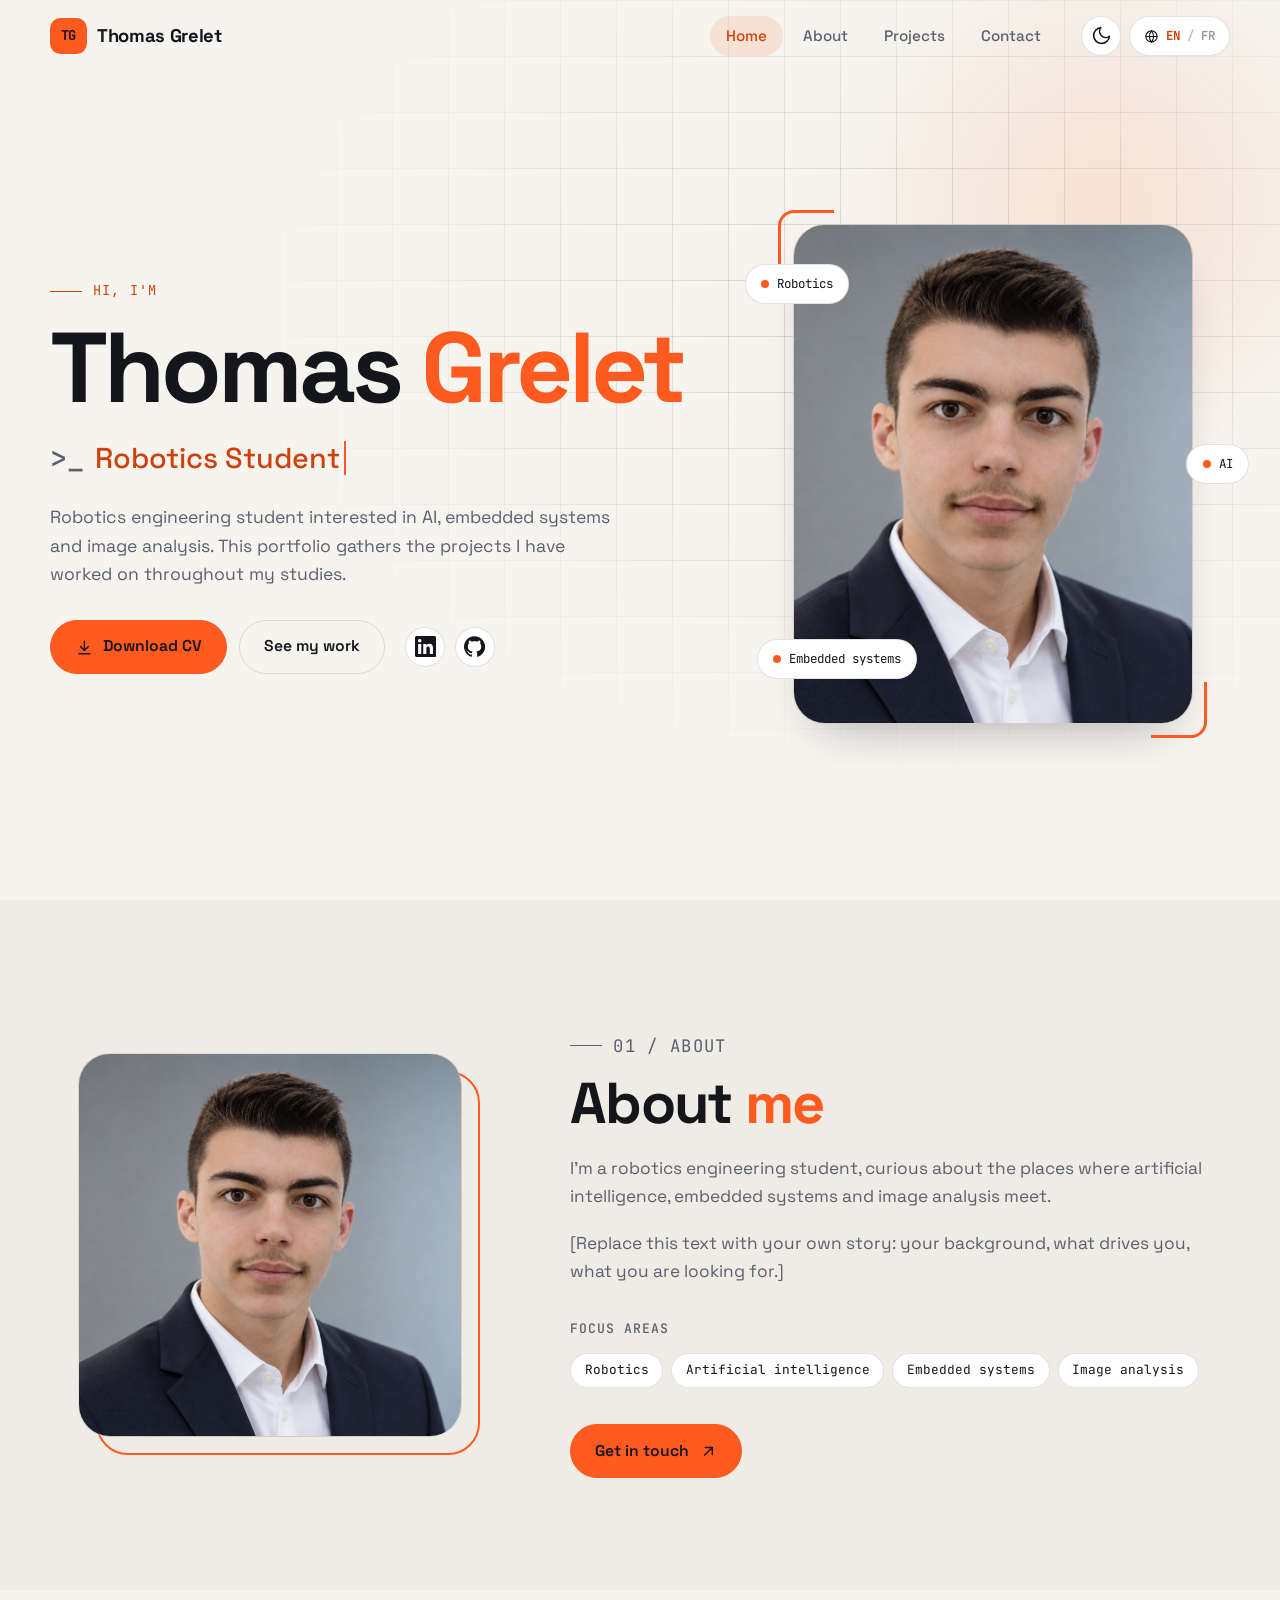
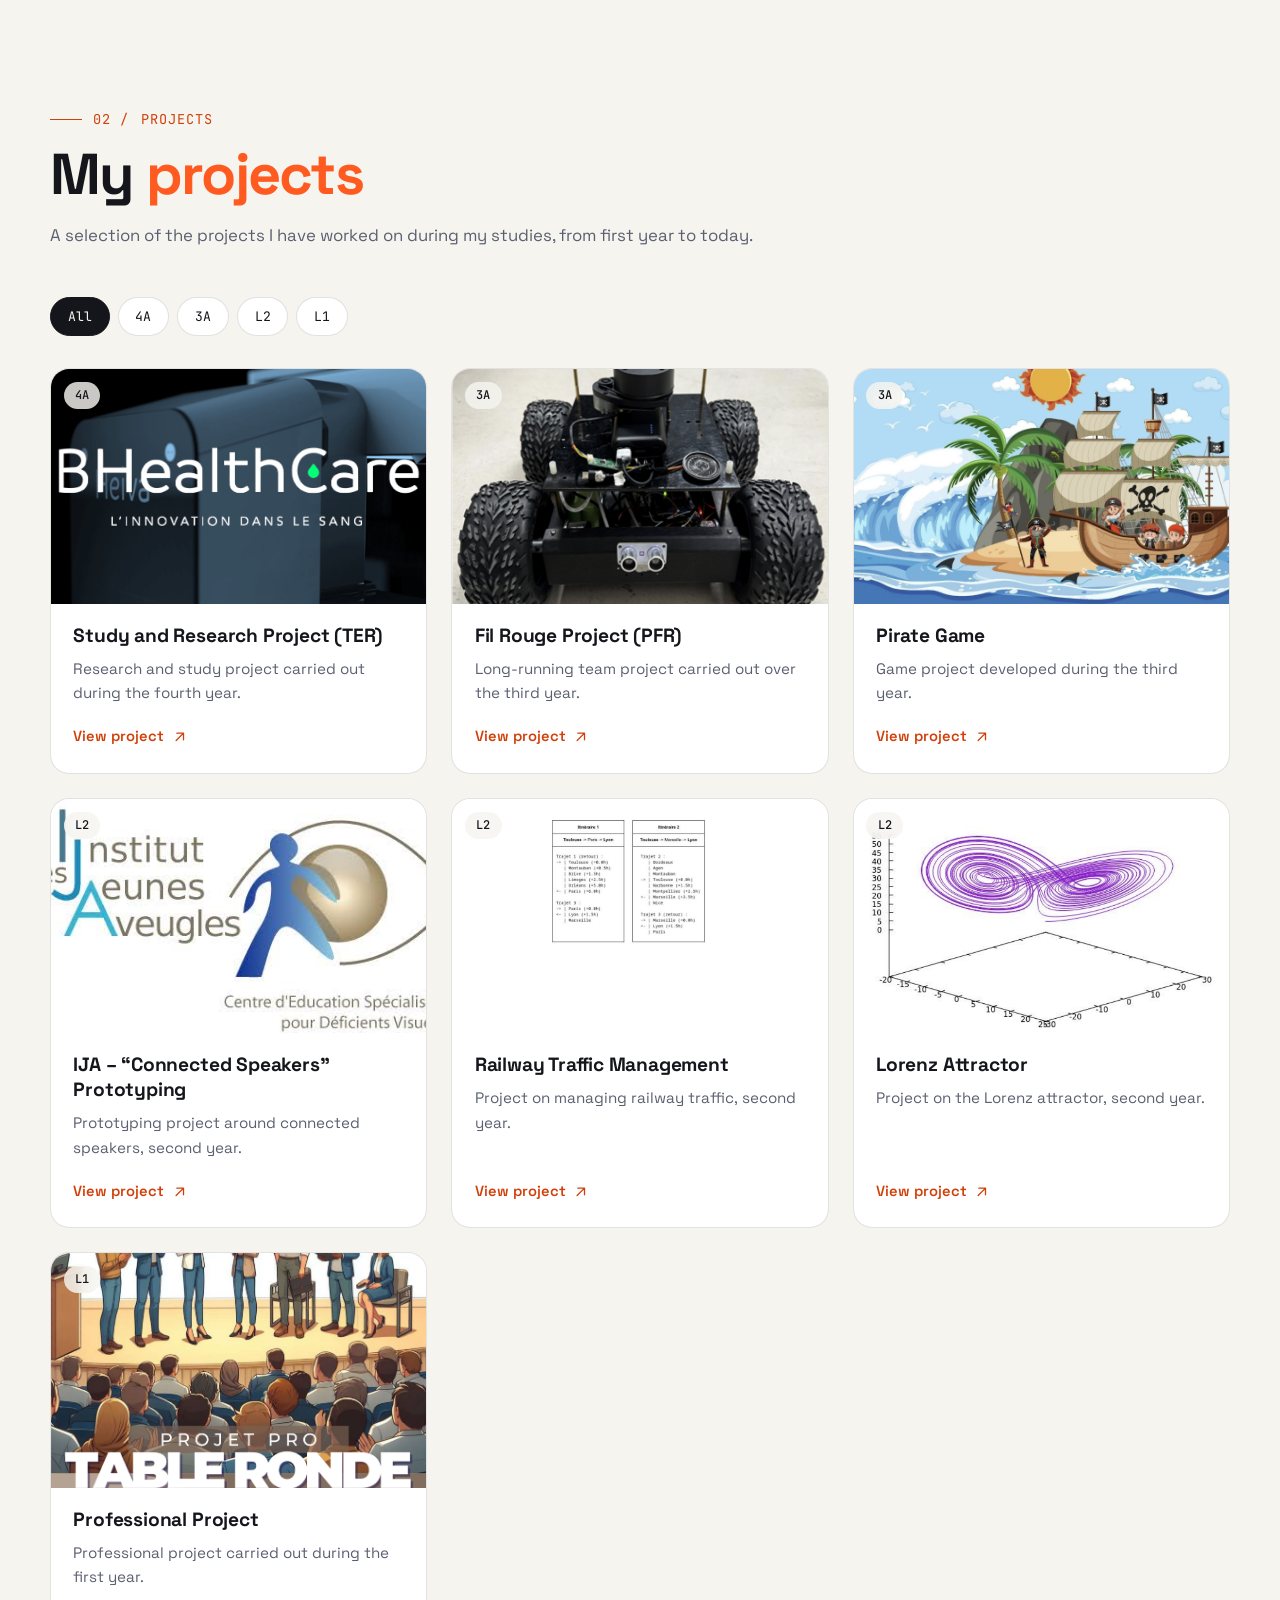
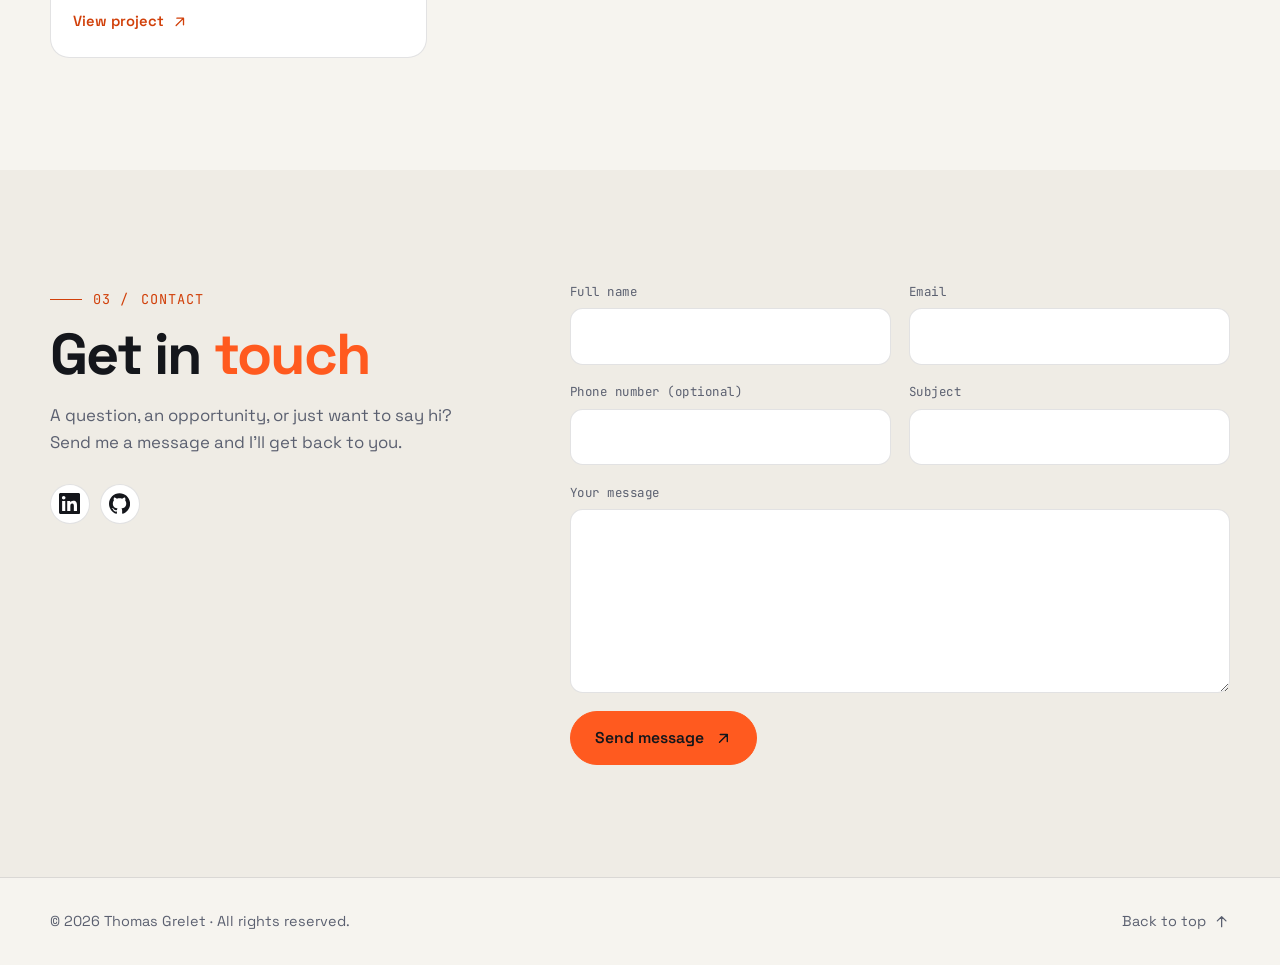
==== index.html @ d4ae2995 "Portfolio to fill" ====
<!DOCTYPE html>
<html lang="en">
<head>
    <meta charset="UTF-8">
    <meta name="viewport" content="width=device-width, initial-scale=1.0">
    <title>Thomas Grelet | Robotics Engineering Student</title>
    <meta name="description" content="Portfolio of Thomas Grelet, robotics engineering student: AI, embedded systems and image analysis." data-i18n-content="meta.description">
    <link rel="icon" href="data:image/svg+xml,%3Csvg xmlns='http://www.w3.org/2000/svg' viewBox='0 0 32 32'%3E%3Crect width='32' height='32' rx='8' fill='%23ff5a1f'/%3E%3Ctext x='16' y='21' font-family='monospace' font-size='14' font-weight='700' text-anchor='middle' fill='%2314161b'%3ETG%3C/text%3E%3C/svg%3E">

    <!-- Choix du thème et de la langue AVANT l'affichage (évite un flash au chargement) -->
    <script>
        (function () {
            var d = document.documentElement;
            d.classList.add("js");
            try {
                var theme = localStorage.getItem("theme");
                if (!theme) theme = matchMedia("(prefers-color-scheme: dark)").matches ? "dark" : "light";
                var lang = localStorage.getItem("lang");
                if (!lang) lang = (navigator.language || "en").toLowerCase().indexOf("fr") === 0 ? "fr" : "en";
                d.dataset.theme = theme;
                d.dataset.lang = lang;
                d.lang = lang;
            } catch (e) {
                d.dataset.theme = "light";
                d.dataset.lang = "en";
            }
        })();
    </script>

    <link rel="preconnect" href="https://fonts.googleapis.com">
    <link rel="preconnect" href="https://fonts.gstatic.com" crossorigin>
    <link href="https://fonts.googleapis.com/css2?family=JetBrains+Mono:wght@400;500;700&family=Space+Grotesk:wght@400;500;600;700&display=swap" rel="stylesheet">
    <link rel="stylesheet" href="style.css">
</head>
<body data-page="home">

    <!-- Sprite -->
    <svg width="0" height="0" style="position:absolute" aria-hidden="true" focusable="false">
        <symbol id="i-menu" viewBox="0 0 24 24"><path d="M4 7h16M4 12h16M4 17h16"/></symbol>
        <symbol id="i-close" viewBox="0 0 24 24"><path d="M6 6l12 12M18 6 6 18"/></symbol>
        <symbol id="i-sun" viewBox="0 0 24 24"><circle cx="12" cy="12" r="4"/><path d="M12 2v2M12 20v2M4.9 4.9l1.4 1.4M17.7 17.7l1.4 1.4M2 12h2M20 12h2M4.9 19.1l1.4-1.4M17.7 6.3l1.4-1.4"/></symbol>
        <symbol id="i-moon" viewBox="0 0 24 24"><path d="M21 12.8A9 9 0 1 1 11.2 3 7 7 0 0 0 21 12.8z"/></symbol>
        <symbol id="i-globe" viewBox="0 0 24 24"><circle cx="12" cy="12" r="9"/><path d="M3 12h18M12 3a14 14 0 0 1 0 18 14 14 0 0 1 0-18"/></symbol>
        <symbol id="i-arrow" viewBox="0 0 24 24"><path d="M7 17 17 7M8 7h9v9"/></symbol>
        <symbol id="i-arrow-left" viewBox="0 0 24 24"><path d="M19 12H5M11 6l-6 6 6 6"/></symbol>
        <symbol id="i-arrow-up" viewBox="0 0 24 24"><path d="M12 19V5M6 11l6-6 6 6"/></symbol>
        <symbol id="i-download" viewBox="0 0 24 24"><path d="M12 4v11M7 11l5 5 5-5M5 20h14"/></symbol>
        <symbol id="i-code" viewBox="0 0 24 24"><path d="m8 7-5 5 5 5M16 7l5 5-5 5M14 4l-4 16"/></symbol>
        <symbol id="i-file" viewBox="0 0 24 24"><path d="M14 3H7a2 2 0 0 0-2 2v14a2 2 0 0 0 2 2h10a2 2 0 0 0 2-2V8zM14 3v5h5M9 13h6M9 17h6"/></symbol>
        <symbol id="i-linkedin" viewBox="0 0 24 24"><path d="M20.447 20.452h-3.554v-5.569c0-1.328-.027-3.037-1.852-3.037-1.853 0-2.136 1.445-2.136 2.939v5.667H9.351V9h3.414v1.561h.046c.477-.9 1.637-1.85 3.37-1.85 3.601 0 4.267 2.37 4.267 5.455v6.286zM5.337 7.433a2.062 2.062 0 1 1 0-4.125 2.062 2.062 0 0 1 0 4.125zM7.119 20.452H3.555V9h3.564v11.452zM22.225 0H1.771C.792 0 0 .774 0 1.729v20.542C0 23.227.792 24 1.771 24h20.451C23.2 24 24 23.227 24 22.271V1.729C24 .774 23.2 0 22.222 0z"/></symbol>
        <symbol id="i-github" viewBox="0 0 24 24"><path d="M12 .297c-6.63 0-12 5.373-12 12 0 5.303 3.438 9.8 8.205 11.385.6.113.82-.258.82-.577 0-.285-.01-1.04-.015-2.04-3.338.724-4.042-1.61-4.042-1.61C4.422 18.07 3.633 17.7 3.633 17.7c-1.087-.744.084-.729.084-.729 1.205.084 1.838 1.236 1.838 1.236 1.07 1.835 2.809 1.305 3.495.998.108-.776.417-1.305.76-1.605-2.665-.3-5.466-1.332-5.466-5.93 0-1.31.465-2.38 1.235-3.22-.135-.303-.54-1.523.105-3.176 0 0 1.005-.322 3.3 1.23.96-.267 1.98-.399 3-.405 1.02.006 2.04.138 3 .405 2.28-1.552 3.285-1.23 3.285-1.23.645 1.653.24 2.873.12 3.176.765.84 1.23 1.91 1.23 3.22 0 4.61-2.805 5.625-5.475 5.92.42.36.81 1.096.81 2.22 0 1.606-.015 2.896-.015 3.286 0 .315.21.69.825.57C20.565 22.092 24 17.592 24 12.297c0-6.627-5.373-12-12-12"/></symbol>
    </svg>
    <!-- /Sprite -->

    <!-- Header -->
    <header class="header" id="header">
        <div class="container header-inner">
            <a href="#home" class="logo" aria-label="Thomas Grelet">
                <span class="logo-mark">TG</span>
                <span class="logo-text">Thomas Grelet</span>
            </a>

            <nav class="navbar" id="navbar">
                <a href="#home" data-section="home" class="active" data-i18n="nav.home">Home</a>
                <a href="#about" data-section="about" data-i18n="nav.about">About</a>
                <a href="#projects" data-section="projects" data-i18n="nav.projects">Projects</a>
                <a href="#contact" data-section="contact" data-i18n="nav.contact">Contact</a>
            </nav>

            <div class="header-actions">
                <button class="icon-btn" id="theme-btn" type="button" data-i18n-aria="aria.theme" aria-label="Switch between light and dark theme">
                    <svg class="icon i-sun" aria-hidden="true"><use href="#i-sun"/></svg>
                    <svg class="icon i-moon" aria-hidden="true"><use href="#i-moon"/></svg>
                </button>
                <button class="icon-btn menu-btn" id="menu-btn" type="button" aria-expanded="false" aria-controls="navbar" data-i18n-aria="aria.menu" aria-label="Open or close the menu">
                    <svg class="icon" aria-hidden="true"><use href="#i-menu"/></svg>
                </button>
                <!-- Sélecteur de langue : tout à droite du header -->
                <button class="lang-btn" id="lang-btn" type="button" data-i18n-aria="aria.lang" aria-label="Switch language to French">
                    <svg class="icon" aria-hidden="true"><use href="#i-globe"/></svg>
                    <span data-l="en">EN</span><span class="sep">/</span><span data-l="fr">FR</span>
                </button>
            </div>
        </div>
    </header>
    <!-- /Header -->

    <main>
        <!-- ============ HOME ============ -->
        <section class="hero bg-grid" id="home">
            <div class="container hero-grid">
                <div class="hero-content reveal">
                    <p class="eyebrow" data-i18n="hero.hi">Hi, I'm</p>
                    <h1>Thomas <span class="accent">Grelet</span></h1>

                    <p class="role">
                        <span class="prompt" aria-hidden="true">&gt;_</span>
                        <span class="typed" id="typed" aria-hidden="true"></span><span class="caret" aria-hidden="true"></span>
                        <span class="sr-only" data-i18n="hero.roles_sr"></span>
                    </p>

                    <!-- TODO : remplace la bio dans i18n.js (clé "hero.bio") -->
                    <p class="hero-bio" data-i18n="hero.bio"></p>

                    <div class="hero-actions">
                        <!-- Dépose ton CV dans assets/ sous ce nom (ou change le lien) -->
                        <a href="assets/CV_Thomas_Grelet.pdf" class="btn" download>
                            <svg class="icon" aria-hidden="true"><use href="#i-download"/></svg>
                            <span data-i18n="hero.cv">Download CV</span>
                        </a>
                        <a href="#projects" class="btn btn-ghost">
                            <span data-i18n="hero.work">See my work</span>
                        </a>
                        <div class="socials">
                            <!-- TODO : remplace les "#" par tes vrais liens -->
                            <a href="#" class="icon-btn" aria-label="LinkedIn"><svg class="icon icon-fill" aria-hidden="true"><use href="#i-linkedin"/></svg></a>
                            <a href="#" class="icon-btn" aria-label="GitHub"><svg class="icon icon-fill" aria-hidden="true"><use href="#i-github"/></svg></a>
                        </div>
                    </div>
                </div>

                <div class="portrait reveal">
                    <div class="portrait-frame">
                        <img src="assets/photo_pro_ai.png" alt="Portrait of Thomas Grelet" data-i18n-alt="aria.photo" data-fallback>
                    </div>
                    <span class="chip chip-1" data-i18n="chip.robotics">Robotics</span>
                    <span class="chip chip-2" data-i18n="chip.ai">AI</span>
                    <span class="chip chip-3" data-i18n="chip.embedded">Embedded systems</span>
                </div>
            </div>
        </section>

        <!-- ============ ABOUT ============ -->
        <section class="section section-alt" id="about">
            <div class="container about-grid">
                <div class="about-media reveal">
                    <div class="about-photo">
                        <img src="assets/photo_pro_ai.png" alt="Portrait of Thomas Grelet" data-i18n-alt="aria.photo" data-fallback loading="lazy">
                    </div>
                </div>

                <div class="about-text reveal">
                    <p class="eyebrow">01 / <span data-i18n="nav.about">About</span></p>
                    <h2 class="section-title"><span data-i18n="about.title">About</span> <span class="accent" data-i18n="about.accent">me</span></h2>

                    <!-- TODO : remplace ces deux paragraphes dans i18n.js (clés "about.p1" et "about.p2") -->
                    <p data-i18n="about.p1"></p>
                    <p data-i18n="about.p2"></p>

                    <div class="about-focus">
                        <h3 data-i18n="about.focus">Focus areas</h3>
                        <ul class="tags">
                            <li class="tag" data-i18n="tag.robotics">Robotics</li>
                            <li class="tag" data-i18n="tag.ai">Artificial intelligence</li>
                            <li class="tag" data-i18n="tag.embedded">Embedded systems</li>
                            <li class="tag" data-i18n="tag.vision">Image analysis</li>
                        </ul>
                    </div>

                    <a href="#contact" class="btn">
                        <span data-i18n="about.cta">Get in touch</span>
                        <svg class="icon" aria-hidden="true"><use href="#i-arrow"/></svg>
                    </a>
                </div>
            </div>
        </section>

        <!-- ============ PROJECTS ============ -->
        <section class="section" id="projects">
            <div class="container">
                <div class="section-head reveal">
                    <p class="eyebrow">02 / <span data-i18n="nav.projects">Projects</span></p>
                    <h2 class="section-title"><span data-i18n="projects.title">My</span> <span class="accent" data-i18n="projects.accent">projects</span></h2>
                    <p class="section-intro" data-i18n="projects.intro"></p>
                </div>

                <div class="filters reveal" role="group" aria-label="Filter">
                    <button class="filter active" type="button" data-filter="all" aria-pressed="true" data-i18n="filter.all">All</button>
                    <button class="filter" type="button" data-filter="4A" aria-pressed="false">4A</button>
                    <button class="filter" type="button" data-filter="3A" aria-pressed="false">3A</button>
                    <button class="filter" type="button" data-filter="L2" aria-pressed="false">L2</button>
                    <button class="filter" type="button" data-filter="L1" aria-pressed="false">L1</button>
                </div>

                <div class="projects-grid reveal">
                    <a class="card" href="project-ter.html" data-year="4A">
                        <div class="card-media">
                            <img src="assets/projects-ter.png" alt="" data-fallback loading="lazy">
                            <span class="card-badge">4A</span>
                        </div>
                        <div class="card-body">
                            <h3 data-i18n="proj.ter.title"></h3>
                            <p data-i18n="proj.ter.desc"></p>
                            <span class="card-link"><span data-i18n="card.view">View project</span><svg class="icon" aria-hidden="true"><use href="#i-arrow"/></svg></span>
                        </div>
                    </a>

                    <a class="card" href="project-pfr.html" data-year="3A">
                        <div class="card-media">
                            <img src="assets/projects-pfr.png" alt="" data-fallback loading="lazy">
                            <span class="card-badge">3A</span>
                        </div>
                        <div class="card-body">
                            <h3 data-i18n="proj.pfr.title"></h3>
                            <p data-i18n="proj.pfr.desc"></p>
                            <span class="card-link"><span data-i18n="card.view">View project</span><svg class="icon" aria-hidden="true"><use href="#i-arrow"/></svg></span>
                        </div>
                    </a>

                    <a class="card" href="project-pirates.html" data-year="3A">
                        <div class="card-media">
                            <img src="assets/projects-pirates.png" alt="" data-fallback loading="lazy">
                            <span class="card-badge">3A</span>
                        </div>
                        <div class="card-body">
                            <h3 data-i18n="proj.pirates.title"></h3>
                            <p data-i18n="proj.pirates.desc"></p>
                            <span class="card-link"><span data-i18n="card.view">View project</span><svg class="icon" aria-hidden="true"><use href="#i-arrow"/></svg></span>
                        </div>
                    </a>

                    <a class="card" href="project-ija.html" data-year="L2">
                        <div class="card-media">
                            <img src="assets/projects-ija.png" alt="" data-fallback loading="lazy">
                            <span class="card-badge">L2</span>
                        </div>
                        <div class="card-body">
                            <h3 data-i18n="proj.ija.title"></h3>
                            <p data-i18n="proj.ija.desc"></p>
                            <span class="card-link"><span data-i18n="card.view">View project</span><svg class="icon" aria-hidden="true"><use href="#i-arrow"/></svg></span>
                        </div>
                    </a>

                    <a class="card" href="project-trains.html" data-year="L2">
                        <div class="card-media">
                            <img src="assets/projects-trains.jpg" alt="" data-fallback loading="lazy">
                            <span class="card-badge">L2</span>
                        </div>
                        <div class="card-body">
                            <h3 data-i18n="proj.trains.title"></h3>
                            <p data-i18n="proj.trains.desc"></p>
                            <span class="card-link"><span data-i18n="card.view">View project</span><svg class="icon" aria-hidden="true"><use href="#i-arrow"/></svg></span>
                        </div>
                    </a>

                    <a class="card" href="project-lorenz.html" data-year="L2">
                        <div class="card-media">
                            <img src="assets/projects-lorenz.png" alt="" data-fallback loading="lazy">
                            <span class="card-badge">L2</span>
                        </div>
                        <div class="card-body">
                            <h3 data-i18n="proj.lorenz.title"></h3>
                            <p data-i18n="proj.lorenz.desc"></p>
                            <span class="card-link"><span data-i18n="card.view">View project</span><svg class="icon" aria-hidden="true"><use href="#i-arrow"/></svg></span>
                        </div>
                    </a>

                    <a class="card" href="project-pro.html" data-year="L1">
                        <div class="card-media">
                            <img src="assets/projects-projet_pro.png" alt="" data-fallback loading="lazy">
                            <span class="card-badge">L1</span>
                        </div>
                        <div class="card-body">
                            <h3 data-i18n="proj.pro.title"></h3>
                            <p data-i18n="proj.pro.desc"></p>
                            <span class="card-link"><span data-i18n="card.view">View project</span><svg class="icon" aria-hidden="true"><use href="#i-arrow"/></svg></span>
                        </div>
                    </a>
                </div>
            </div>
        </section>

        <!-- ============ CONTACT ============ -->
        <section class="section section-alt" id="contact">
            <div class="container contact-grid">
                <div class="contact-info reveal">
                    <p class="eyebrow">03 / <span data-i18n="nav.contact">Contact</span></p>
                    <h2 class="section-title"><span data-i18n="contact.title">Get in</span> <span class="accent" data-i18n="contact.accent">touch</span></h2>
                    <p class="section-intro" data-i18n="contact.intro"></p>
                    <div class="socials">
                        <a href="#" class="icon-btn" aria-label="LinkedIn"><svg class="icon icon-fill" aria-hidden="true"><use href="#i-linkedin"/></svg></a>
                        <a href="#" class="icon-btn" aria-label="GitHub"><svg class="icon icon-fill" aria-hidden="true"><use href="#i-github"/></svg></a>
                    </div>
                </div>

                <!-- L'adresse de destination se règle en haut de script.js (CONTACT_EMAIL) -->
                <form class="form reveal" id="contact-form">
                    <div class="field">
                        <label for="f-name" data-i18n="form.name">Full name</label>
                        <input type="text" id="f-name" name="name" autocomplete="name" required>
                    </div>
                    <div class="field">
                        <label for="f-email" data-i18n="form.email">Email</label>
                        <input type="email" id="f-email" name="email" autocomplete="email" required>
                    </div>
                    <div class="field">
                        <label for="f-phone" data-i18n="form.phone">Phone number (optional)</label>
                        <input type="tel" id="f-phone" name="phone" autocomplete="tel">
                    </div>
                    <div class="field">
                        <label for="f-subject" data-i18n="form.subject">Subject</label>
                        <input type="text" id="f-subject" name="subject">
                    </div>
                    <div class="field full">
                        <label for="f-message" data-i18n="form.message">Your message</label>
                        <textarea id="f-message" name="message" rows="6" required></textarea>
                    </div>
                    <div class="form-actions">
                        <button type="submit" class="btn">
                            <span data-i18n="form.send">Send message</span>
                            <svg class="icon" aria-hidden="true"><use href="#i-arrow"/></svg>
                        </button>
                        <p class="form-status" id="form-status" role="status"></p>
                    </div>
                </form>
            </div>
        </section>
    </main>

    <!-- Footer -->
    <footer class="footer">
        <div class="container footer-inner">
            <p>© <span id="year">2026</span> Thomas Grelet · <span data-i18n="footer.rights">All rights reserved.</span></p>
            <a href="#home"><span data-i18n="footer.top">Back to top</span><svg class="icon" aria-hidden="true"><use href="#i-arrow-up"/></svg></a>
        </div>
    </footer>
    <!-- /Footer -->

    <script src="i18n.js"></script>
    <script src="script.js"></script>
</body>
</html>
---- style.css ----
/* =========================================================
   Portfolio – Thomas Grelet
   Sommaire
   1. Variables (couleurs, polices) + thème clair / sombre
   2. Base / reset
   3. Header + navigation
   4. Boutons, tags, icônes
   5. Hero (accueil)
   6. Sections génériques + À propos
   7. Projets (filtres + cartes)
   8. Contact
   9. Footer
   10. Pages projets
   11. Animations
   12. Responsive
   ========================================================= */

/* ---------- 1. Variables ---------- */
:root {
    --bg: #f6f4ef;
    --bg-glass: rgba(246, 244, 239, 0.82);
    --surface: #ffffff;
    --surface-2: #efece5;
    --text: #14161b;
    --muted: #5b6070;
    --line: rgba(20, 22, 27, 0.12);

    --accent: #ff5a1f;
    --accent-text: #d1400a;          /* orange plus foncé pour les petits textes (lisibilité) */
    --accent-ink: #14161b;           /* couleur du texte posé sur l'accent */
    --accent-soft: rgba(255, 90, 31, 0.12);

    --radius: 1.2rem;
    --shadow: 0 24px 50px -28px rgba(20, 22, 27, 0.4);

    --font: "Space Grotesk", system-ui, -apple-system, "Segoe UI", sans-serif;
    --mono: "JetBrains Mono", ui-monospace, "SFMono-Regular", Menlo, monospace;
}

[data-theme="dark"] {
    --bg: #0d0f14;
    --bg-glass: rgba(13, 15, 20, 0.8);
    --surface: #151921;
    --surface-2: #11141b;
    --text: #eceff4;
    --muted: #9aa1b2;
    --line: rgba(236, 239, 244, 0.12);

    --accent: #ff7a45;
    --accent-text: #ff7a45;
    --accent-soft: rgba(255, 122, 69, 0.14);
    --shadow: 0 24px 50px -28px rgba(0, 0, 0, 0.9);
}

/* ---------- 2. Base ---------- */
*,
*::before,
*::after {
    box-sizing: border-box;
}
* {
    margin: 0;
}
html {
    scroll-behavior: smooth;
    scroll-padding-top: 5.5rem;
    -webkit-text-size-adjust: 100%;
}
body {
    font-family: var(--font);
    background: var(--bg);
    color: var(--text);
    line-height: 1.6;
    overflow-x: hidden;
    -webkit-font-smoothing: antialiased;
    transition: background 0.3s ease, color 0.3s ease;
}
img,
svg {
    display: block;
    max-width: 100%;
}
a {
    color: inherit;
    text-decoration: none;
}
button {
    font: inherit;
    color: inherit;
    background: none;
    border: 0;
    cursor: pointer;
}
ul {
    list-style: none;
    padding: 0;
}
[hidden] {
    display: none !important;
}
:focus-visible {
    outline: 2px solid var(--accent);
    outline-offset: 3px;
    border-radius: 6px;
}
.container {
    width: min(1180px, 100% - 3rem);
    margin-inline: auto;
}
.accent {
    color: var(--accent);
}
.sr-only {
    position: absolute;
    width: 1px;
    height: 1px;
    overflow: hidden;
    clip: rect(0 0 0 0);
    white-space: nowrap;
}
.is-missing {
    display: none !important;      /* image introuvable : on garde le fond dégradé */
}

/* ---------- 3. Header ---------- */
.header {
    position: fixed;
    inset: 0 0 auto 0;
    z-index: 100;
    border-bottom: 1px solid transparent;
    transition: background 0.3s ease, border-color 0.3s ease;
}
.header.is-scrolled,
.header.nav-open {
    background: var(--bg-glass);
    -webkit-backdrop-filter: blur(14px);
    backdrop-filter: blur(14px);
    border-color: var(--line);
}
.header-inner {
    display: flex;
    align-items: center;
    justify-content: space-between;
    height: 4.5rem;
    gap: 1.5rem;
}
.logo {
    display: flex;
    align-items: center;
    gap: 0.65rem;
    font-weight: 700;
    font-size: 1.15rem;
    letter-spacing: -0.02em;
}
.logo-mark {
    display: grid;
    place-items: center;
    width: 2.3rem;
    height: 2.3rem;
    border-radius: 0.65rem;
    background: var(--accent);
    color: var(--accent-ink);
    font-family: var(--mono);
    font-size: 0.85rem;
    font-weight: 700;
    transition: transform 0.3s ease;
}
.logo:hover .logo-mark {
    transform: rotate(-8deg) scale(1.05);
}
.navbar {
    display: flex;
    gap: 0.25rem;
    margin-left: auto;
}
.navbar a {
    padding: 0.5rem 1rem;
    border-radius: 999px;
    font-size: 0.95rem;
    font-weight: 500;
    color: var(--muted);
    transition: color 0.2s ease, background 0.2s ease;
}
.navbar a:hover {
    color: var(--text);
}
.navbar a.active {
    color: var(--accent-text);
    background: var(--accent-soft);
}
.header-actions {
    display: flex;
    align-items: center;
    gap: 0.5rem;
}
.icon-btn,
.lang-btn {
    display: inline-flex;
    align-items: center;
    justify-content: center;
    height: 2.5rem;
    border: 1px solid var(--line);
    border-radius: 999px;
    background: var(--surface);
    transition: border-color 0.2s ease, color 0.2s ease, transform 0.2s ease;
}
.icon-btn {
    width: 2.5rem;
    font-size: 1.1rem;
}
.icon-btn:hover,
.lang-btn:hover {
    border-color: var(--accent);
    color: var(--accent-text);
    transform: translateY(-2px);
}
.lang-btn {
    gap: 0.45rem;
    padding: 0 0.85rem;
    font-family: var(--mono);
    font-size: 0.78rem;
    font-weight: 500;
}
.lang-btn [data-l] {
    opacity: 0.45;
}
.lang-btn .sep {
    opacity: 0.3;
}
html[data-lang="en"] .lang-btn [data-l="en"],
html[data-lang="fr"] .lang-btn [data-l="fr"] {
    opacity: 1;
    color: var(--accent-text);
    font-weight: 700;
}
.menu-btn {
    display: none;
}

/* ---------- 4. Boutons, icônes, tags ---------- */
.icon {
    display: inline-block;
    flex: none;
    width: 1.2em;
    height: 1.2em;
    fill: none;
    stroke: currentColor;
    stroke-width: 1.8;
    stroke-linecap: round;
    stroke-linejoin: round;
}
.icon-fill {
    fill: currentColor;
    stroke: none;
}
.i-sun {
    display: none;
}
[data-theme="dark"] .i-sun {
    display: inline-block;
}
[data-theme="dark"] .i-moon {
    display: none;
}

.btn {
    display: inline-flex;
    align-items: center;
    gap: 0.6rem;
    padding: 0.85rem 1.5rem;
    border: 1.5px solid var(--accent);
    border-radius: 999px;
    background: var(--accent);
    color: var(--accent-ink);
    font-size: 0.98rem;
    font-weight: 600;
    cursor: pointer;
    transition: transform 0.2s ease, box-shadow 0.2s ease, background 0.2s ease, color 0.2s ease, border-color 0.2s ease;
}
.btn:hover {
    transform: translateY(-2px);
    box-shadow: 0 14px 26px -14px var(--accent);
}
.btn-ghost {
    background: transparent;
    color: var(--text);
    border-color: var(--line);
}
.btn-ghost:hover {
    border-color: var(--accent);
    color: var(--accent-text);
    box-shadow: none;
}

.tags {
    display: flex;
    flex-wrap: wrap;
    gap: 0.5rem;
}
.tag {
    padding: 0.4rem 0.85rem;
    border: 1px solid var(--line);
    border-radius: 999px;
    background: var(--surface);
    font-family: var(--mono);
    font-size: 0.8rem;
}

/* ---------- 5. Hero ---------- */
.bg-grid {
    position: relative;
    isolation: isolate;
}
.bg-grid::before {
    content: "";
    position: absolute;
    inset: 0;
    z-index: -1;
    background-image:
        linear-gradient(var(--line) 1px, transparent 1px),
        linear-gradient(90deg, var(--line) 1px, transparent 1px);
    background-size: 56px 56px;
    -webkit-mask-image: radial-gradient(ellipse 70% 70% at 70% 35%, #000 15%, transparent 75%);
    mask-image: radial-gradient(ellipse 70% 70% at 70% 35%, #000 15%, transparent 75%);
}
.hero {
    display: flex;
    align-items: center;
    min-height: 100vh;
    min-height: 100svh;
    padding: 8rem 0 5rem;
    overflow: hidden;
}
.hero::after {
    content: "";
    position: absolute;
    z-index: -1;
    top: -6rem;
    right: -8rem;
    width: 38rem;
    height: 38rem;
    background: radial-gradient(circle, var(--accent-soft), transparent 65%);
    filter: blur(20px);
}
.hero-grid {
    display: grid;
    grid-template-columns: 1.15fr 0.85fr;
    align-items: center;
    gap: 4rem;
}
.eyebrow {
    display: inline-flex;
    align-items: center;
    gap: 0.7rem;
    font-family: var(--mono);
    font-size: 0.85rem;
    letter-spacing: 0.08em;
    text-transform: uppercase;
    color: var(--accent-text);
}
.eyebrow::before {
    content: "";
    width: 2rem;
    height: 1px;
    background: currentColor;
}
.hero h1 {
    margin: 1rem 0 1.1rem;
    font-size: clamp(3rem, 8vw, 6.2rem);
    font-weight: 700;
    line-height: 1;
    letter-spacing: -0.04em;
}
.role {
    display: flex;
    align-items: center;
    gap: 0.7rem;
    min-height: 2.4rem;
    font-size: clamp(1.25rem, 2.6vw, 1.8rem);
    font-weight: 500;
}
.role .prompt {
    font-family: var(--mono);
    color: var(--muted);
}
.typed {
    color: var(--accent-text);
}
.caret {
    width: 2px;
    height: 1.2em;
    margin-left: -0.45rem;
    background: var(--accent);
    animation: blink 1s steps(1) infinite;
}
.hero-bio {
    max-width: 36rem;
    margin: 1.4rem 0 2rem;
    font-size: 1.1rem;
    color: var(--muted);
}
.hero-actions {
    display: flex;
    flex-wrap: wrap;
    align-items: center;
    gap: 0.75rem;
}
.socials {
    display: flex;
    gap: 0.6rem;
    margin-left: 0.5rem;
}
.portrait {
    position: relative;
    width: min(100%, 25rem);
    margin-inline: auto;
    aspect-ratio: 4 / 5;
}
.portrait::before,
.portrait::after {
    content: "";
    position: absolute;
    width: 3.5rem;
    height: 3.5rem;
    border: 3px solid var(--accent);
    pointer-events: none;
}
.portrait::before {
    top: -0.9rem;
    left: -0.9rem;
    border-right: 0;
    border-bottom: 0;
    border-top-left-radius: 1rem;
}
.portrait::after {
    right: -0.9rem;
    bottom: -0.9rem;
    border-left: 0;
    border-top: 0;
    border-bottom-right-radius: 1rem;
}
.portrait-frame {
    position: absolute;
    inset: 0;
    display: grid;
    place-items: center;
    overflow: hidden;
    border: 1px solid var(--line);
    border-radius: 2rem;
    background: linear-gradient(145deg, var(--accent-soft), var(--surface-2));
    box-shadow: var(--shadow);
}
.portrait-frame::before {
    content: "TG";
    font-family: var(--mono);
    font-size: 4rem;
    font-weight: 700;
    color: var(--muted);
    opacity: 0.35;
}
.portrait-frame img {
    position: absolute;
    inset: 0;
    width: 100%;
    height: 100%;
    object-fit: cover;
    object-position: center top;
}
.chip {
    position: absolute;
    display: inline-flex;
    align-items: center;
    gap: 0.5rem;
    padding: 0.55rem 0.95rem;
    border: 1px solid var(--line);
    border-radius: 999px;
    background: var(--surface);
    box-shadow: var(--shadow);
    font-family: var(--mono);
    font-size: 0.78rem;
    white-space: nowrap;
    animation: float 6s ease-in-out infinite;
}
.chip::before {
    content: "";
    width: 0.5rem;
    height: 0.5rem;
    border-radius: 50%;
    background: var(--accent);
}
.chip-1 { top: 8%;     left: -12%; }
.chip-2 { top: 44%;    right: -14%; animation-delay: -2s; }
.chip-3 { bottom: 9%;  left: -9%;  animation-delay: -4s; }

/* ---------- 6. Sections + À propos ---------- */
.section {
    position: relative;
    padding: 7rem 0;
}
.section-alt {
    background: var(--surface-2);
}
.section-head {
    max-width: 44rem;
    margin-bottom: 3rem;
}
.section-title {
    margin-top: 0.75rem;
    font-size: clamp(2.2rem, 5vw, 3.6rem);
    font-weight: 700;
    line-height: 1.1;
    letter-spacing: -0.03em;
}
.section-intro {
    margin-top: 1rem;
    font-size: 1.05rem;
    color: var(--muted);
}
.about-grid {
    display: grid;
    grid-template-columns: 0.8fr 1.2fr;
    align-items: center;
    gap: 5rem;
}
.about-media {
    position: relative;
    isolation: isolate;
    width: min(100%, 24rem);
    margin-inline: auto;
}
.about-media::before {
    content: "";
    position: absolute;
    inset: 1.1rem -1.1rem -1.1rem 1.1rem;
    z-index: -1;
    border: 2px solid var(--accent);
    border-radius: 2rem;
}
.about-photo {
    position: relative;
    aspect-ratio: 1;
    overflow: hidden;
    border: 1px solid var(--line);
    border-radius: 2rem;
    background: linear-gradient(145deg, var(--accent-soft), var(--surface));
}
.about-photo img {
    position: absolute;
    inset: 0;
    width: 100%;
    height: 100%;
    object-fit: cover;
    object-position: center top;
}
.about-text p {
    margin-top: 1.25rem;
    font-size: 1.08rem;
    color: var(--muted);
}
.about-focus {
    margin: 2rem 0 2.25rem;
}
.about-focus h3 {
    margin-bottom: 0.9rem;
    font-family: var(--mono);
    font-size: 0.82rem;
    font-weight: 500;
    letter-spacing: 0.08em;
    text-transform: uppercase;
    color: var(--muted);
}

/* ---------- 7. Projets ---------- */
.filters {
    display: flex;
    flex-wrap: wrap;
    gap: 0.5rem;
    margin-bottom: 2rem;
}
.filter {
    padding: 0.5rem 1.05rem;
    border: 1px solid var(--line);
    border-radius: 999px;
    background: var(--surface);
    font-family: var(--mono);
    font-size: 0.82rem;
    transition: background 0.2s ease, color 0.2s ease, border-color 0.2s ease;
}
.filter:hover {
    border-color: var(--accent);
}
.filter.active {
    background: var(--text);
    border-color: var(--text);
    color: var(--bg);
}
.projects-grid {
    display: grid;
    grid-template-columns: repeat(auto-fill, minmax(19rem, 1fr));
    gap: 1.5rem;
}
.card {
    display: flex;
    flex-direction: column;
    overflow: hidden;
    border: 1px solid var(--line);
    border-radius: var(--radius);
    background: var(--surface);
    transition: transform 0.3s ease, box-shadow 0.3s ease, border-color 0.3s ease;
}
.card:hover {
    transform: translateY(-6px);
    border-color: var(--accent);
    box-shadow: var(--shadow);
}
.card-media {
    position: relative;
    aspect-ratio: 16 / 10;
    overflow: hidden;
    background: linear-gradient(135deg, var(--accent-soft), var(--surface-2));
}
.card-media img {
    width: 100%;
    height: 100%;
    object-fit: cover;
    transition: transform 0.6s ease;
}
.card:hover .card-media img {
    transform: scale(1.06);
}
.card-badge {
    position: absolute;
    top: 0.8rem;
    left: 0.8rem;
    padding: 0.25rem 0.7rem;
    border-radius: 999px;
    background: var(--bg-glass);
    -webkit-backdrop-filter: blur(8px);
    backdrop-filter: blur(8px);
    font-family: var(--mono);
    font-size: 0.75rem;
    font-weight: 500;
}
.card-body {
    display: flex;
    flex: 1;
    flex-direction: column;
    gap: 0.5rem;
    padding: 1.25rem 1.4rem 1.5rem;
}
.card h3 {
    font-size: 1.2rem;
    line-height: 1.3;
    letter-spacing: -0.01em;
}
.card p {
    font-size: 0.95rem;
    color: var(--muted);
}
.card-link {
    display: inline-flex;
    align-items: center;
    gap: 0.4rem;
    margin-top: auto;
    padding-top: 0.75rem;
    font-size: 0.92rem;
    font-weight: 600;
    color: var(--accent-text);
}
.card-link .icon {
    transition: transform 0.25s ease;
}
.card:hover .card-link .icon {
    transform: translate(3px, -3px);
}

/* ---------- 8. Contact ---------- */
.contact-grid {
    display: grid;
    grid-template-columns: 0.8fr 1.2fr;
    gap: 5rem;
    align-items: start;
}
.contact-info .socials {
    margin: 1.75rem 0 0;
}
.form {
    display: grid;
    grid-template-columns: 1fr 1fr;
    gap: 1.1rem;
}
.field {
    display: flex;
    flex-direction: column;
    gap: 0.4rem;
}
.field.full {
    grid-column: 1 / -1;
}
.field label {
    font-family: var(--mono);
    font-size: 0.78rem;
    letter-spacing: 0.04em;
    color: var(--muted);
}
.field input,
.field textarea {
    width: 100%;
    padding: 0.9rem 1rem;
    border: 1px solid var(--line);
    border-radius: 0.8rem;
    background: var(--surface);
    color: var(--text);
    font: inherit;
    transition: border-color 0.2s ease, box-shadow 0.2s ease;
}
.field textarea {
    min-height: 9rem;
    resize: vertical;
}
.field input:focus,
.field textarea:focus {
    outline: none;
    border-color: var(--accent);
    box-shadow: 0 0 0 4px var(--accent-soft);
}
.form-actions {
    display: flex;
    align-items: center;
    gap: 1rem;
    grid-column: 1 / -1;
}
.form-status {
    font-size: 0.92rem;
    color: var(--accent-text);
}

/* ---------- 9. Footer ---------- */
.footer {
    padding: 2rem 0;
    border-top: 1px solid var(--line);
    font-size: 0.9rem;
    color: var(--muted);
}
.footer-inner {
    display: flex;
    flex-wrap: wrap;
    align-items: center;
    justify-content: space-between;
    gap: 1rem;
}
.footer a {
    display: inline-flex;
    align-items: center;
    gap: 0.4rem;
    transition: color 0.2s ease;
}
.footer a:hover {
    color: var(--accent-text);
}

/* ---------- 10. Pages projets ---------- */
.page-hero {
    padding: 8.5rem 0 1rem;
}
.back-link {
    display: inline-flex;
    align-items: center;
    gap: 0.5rem;
    font-family: var(--mono);
    font-size: 0.85rem;
    color: var(--muted);
    transition: color 0.2s ease, gap 0.2s ease;
}
.back-link:hover {
    gap: 0.8rem;
    color: var(--accent-text);
}
.page-hero h1 {
    max-width: 52rem;
    margin: 1.5rem 0 1rem;
    font-size: clamp(2.2rem, 5.5vw, 4rem);
    line-height: 1.08;
    letter-spacing: -0.03em;
}
.page-hero .lead {
    max-width: 40rem;
    font-size: 1.15rem;
    color: var(--muted);
}
.badge {
    display: inline-block;
    padding: 0.25rem 0.75rem;
    border: 1px solid var(--accent);
    border-radius: 999px;
    background: var(--accent-soft);
    font-family: var(--mono);
    font-size: 0.78rem;
    font-weight: 500;
    color: var(--accent-text);
}
.proj-cover {
    position: relative;
    aspect-ratio: 16 / 8;
    overflow: hidden;
    margin: 2.5rem 0 3.5rem;
    border: 1px solid var(--line);
    border-radius: var(--radius);
    background: linear-gradient(135deg, var(--accent-soft), var(--surface-2));
}
.proj-cover img {
    position: absolute;
    inset: 0;
    width: 100%;
    height: 100%;
    object-fit: cover;
}
.proj-layout {
    display: grid;
    grid-template-columns: 1.7fr 0.8fr;
    gap: 3.5rem;
    align-items: start;
}
.proj-section + .proj-section {
    margin-top: 2.5rem;
}
.proj-section h2 {
    margin-bottom: 0.7rem;
    font-size: 1.4rem;
    letter-spacing: -0.01em;
}
.proj-section p {
    color: var(--muted);
}
.gallery {
    display: grid;
    grid-template-columns: repeat(2, 1fr);
    gap: 1rem;
}
.gallery-item {
    display: grid;
    place-items: center;
    aspect-ratio: 4 / 3;
    border: 1px dashed var(--line);
    border-radius: var(--radius);
    background: var(--surface);
    font-family: var(--mono);
    font-size: 0.8rem;
    color: var(--muted);
}
.proj-aside {
    position: sticky;
    top: 6rem;
    padding: 1.5rem;
    border: 1px solid var(--line);
    border-radius: var(--radius);
    background: var(--surface);
}
.proj-aside h2 {
    margin-bottom: 1.25rem;
    font-family: var(--mono);
    font-size: 0.82rem;
    font-weight: 500;
    letter-spacing: 0.08em;
    text-transform: uppercase;
    color: var(--muted);
}
.aside-block + .aside-block {
    margin-top: 1.4rem;
    padding-top: 1.4rem;
    border-top: 1px solid var(--line);
}
.aside-block h3 {
    margin-bottom: 0.6rem;
    font-size: 0.95rem;
}
.aside-links {
    display: grid;
    gap: 0.5rem;
}
.aside-links a {
    display: inline-flex;
    align-items: center;
    gap: 0.5rem;
    font-size: 0.95rem;
    transition: color 0.2s ease;
}
.aside-links a:hover {
    color: var(--accent-text);
}
.proj-nav {
    display: grid;
    grid-template-columns: 1fr 1fr;
    gap: 1rem;
    margin-top: 5rem;
}
.proj-nav a {
    display: flex;
    flex-direction: column;
    gap: 0.3rem;
    padding: 1.3rem 1.5rem;
    border: 1px solid var(--line);
    border-radius: var(--radius);
    background: var(--surface);
    transition: border-color 0.2s ease, transform 0.2s ease;
}
.proj-nav a:hover {
    border-color: var(--accent);
    transform: translateY(-3px);
}
.proj-nav .label {
    font-family: var(--mono);
    font-size: 0.75rem;
    letter-spacing: 0.06em;
    text-transform: uppercase;
    color: var(--muted);
}
.proj-nav .title {
    font-weight: 600;
}
.proj-nav .next {
    text-align: right;
}

/* ---------- 11. Animations ---------- */
@keyframes blink {
    50% { opacity: 0; }
}
@keyframes float {
    50% { transform: translateY(-10px); }
}
.js .reveal {
    opacity: 0;
    transform: translateY(24px);
    transition: opacity 0.7s ease, transform 0.7s ease;
}
.js .reveal.is-visible {
    opacity: 1;
    transform: none;
}
@media (prefers-reduced-motion: reduce) {
    *,
    *::before,
    *::after {
        animation: none !important;
        transition: none !important;
        scroll-behavior: auto !important;
    }
    .js .reveal {
        opacity: 1;
        transform: none;
    }
}

/* ---------- 12. Responsive ---------- */
@media (max-width: 960px) {
    .hero-grid,
    .about-grid,
    .contact-grid,
    .proj-layout {
        grid-template-columns: 1fr;
        gap: 3.5rem;
    }
    .hero {
        padding-top: 7rem;
    }
    .portrait {
        width: min(100%, 21rem);
    }
    .chip-1 { left: -4%; }
    .chip-2 { right: -4%; }
    .chip-3 { left: -2%; }
    .proj-aside {
        position: static;
    }
}

@media (max-width: 860px) {
    .menu-btn {
        display: inline-flex;
    }
    .navbar {
        position: absolute;
        top: 100%;
        left: 0;
        right: 0;
        flex-direction: column;
        gap: 0.25rem;
        padding: 1rem 1.5rem 1.5rem;
        border-bottom: 1px solid var(--line);
        background: var(--bg);
        display: none;
    }
    .header.nav-open .navbar {
        display: flex;
    }
    .navbar a {
        padding: 0.8rem 1rem;
        font-size: 1.05rem;
    }
    .header-actions {
        margin-left: auto;
    }
}

@media (max-width: 560px) {
    .section {
        padding: 5rem 0;
    }
    .logo-text {
        display: none;
    }
    .form {
        grid-template-columns: 1fr;
    }
    .socials {
        margin-left: 0;
    }
    .gallery,
    .proj-nav {
        grid-template-columns: 1fr;
    }
    .proj-nav .next {
        text-align: left;
    }
    .proj-cover {
        aspect-ratio: 16 / 10;
    }
}
.contact form .input-box input,
.contact form textarea{
    width: 100%;
    padding: 1.5rem;
    font-size: 1.6rem;
    color: var(--text-color);
    background: var(--bg-color);
    border-radius: 0.8rem;
    border: 2px solid var(--main-color);
    margin: 1rem 0;
    resize: none;
}
.contact form .btn{
    margin-top: 2rem;
   justify-content: center;
    flex-wrap: wrap;
}
.contact form .input-box input,
.contact form textarea{
    width: 100%;
    padding: 1.5rem;
    font-size: 1.6rem;
    color: var(--text-color);
    background: var(--bg-color);
    border-radius: 0.8rem;
    border: 2px solid var(--main-color);
    margin: 1rem 0;
    resize: none;
}
.contact form .btn{
    margin-top: 2rem;
}
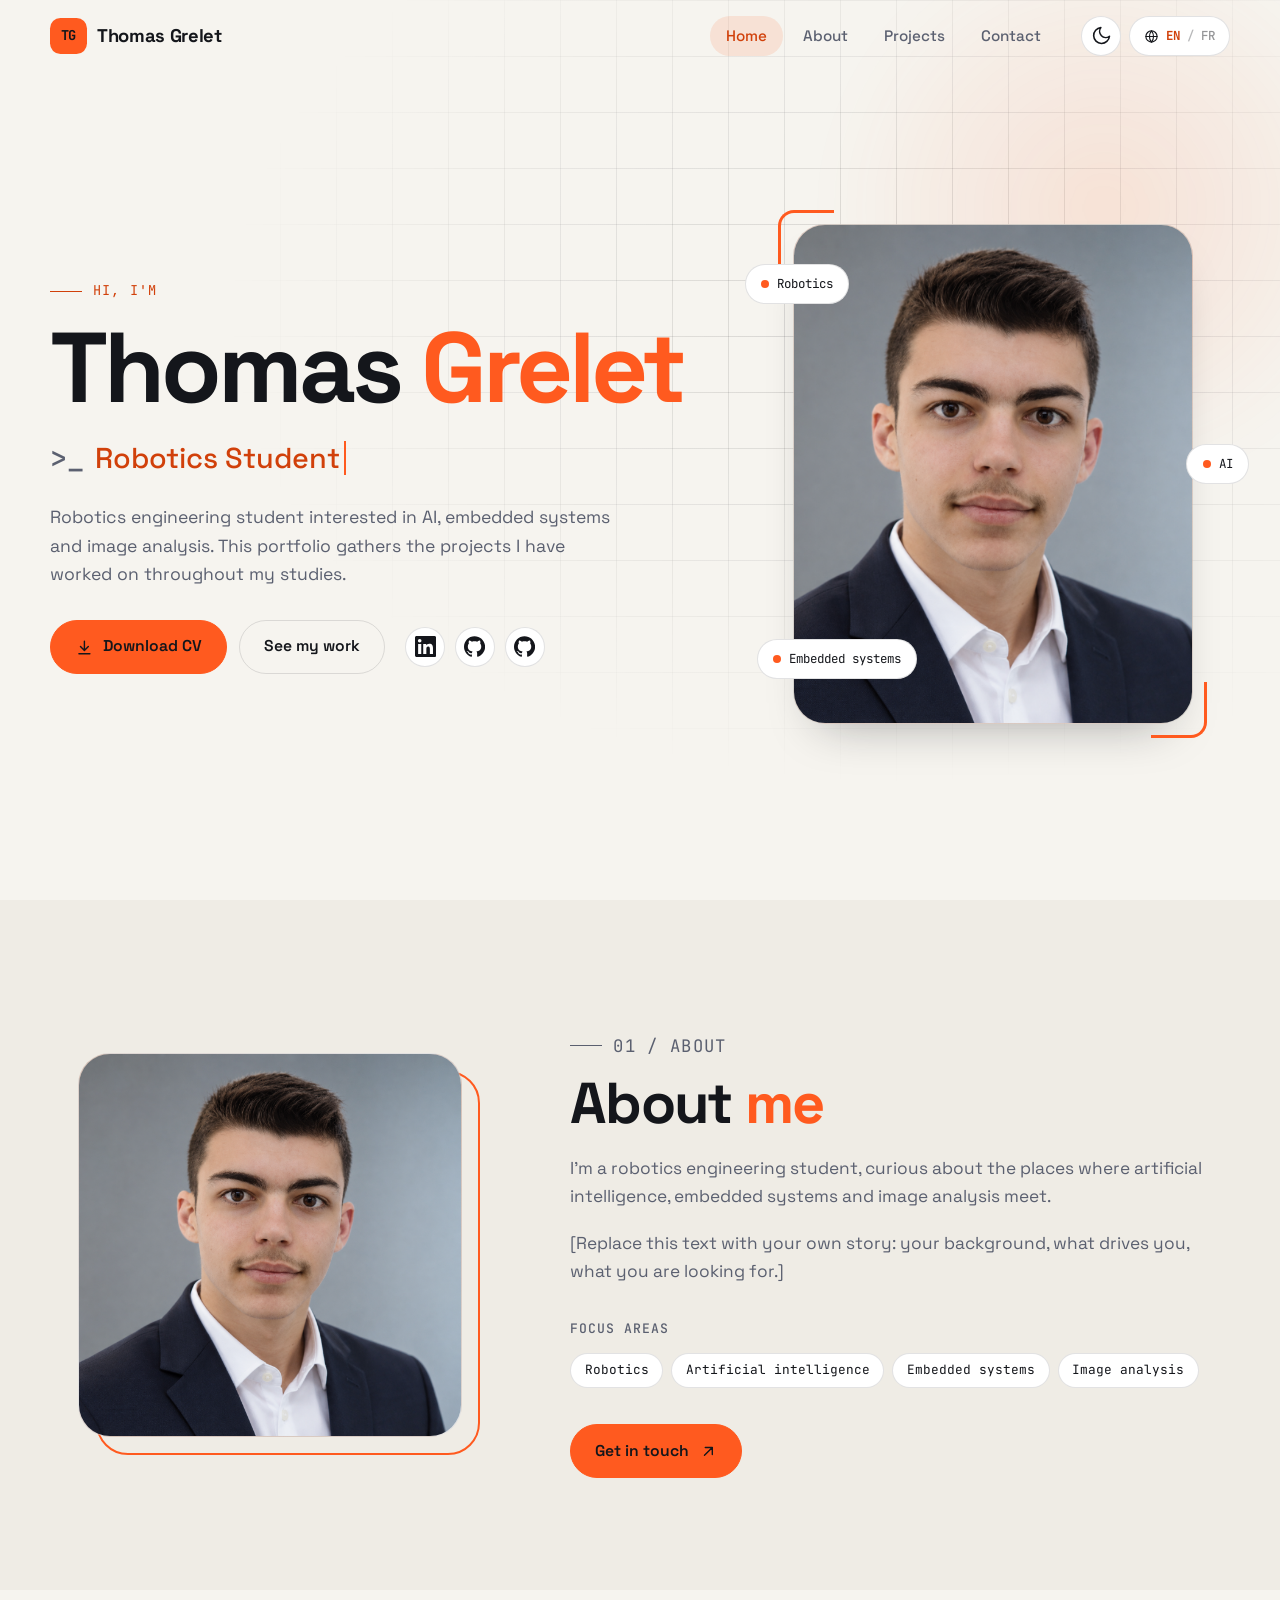
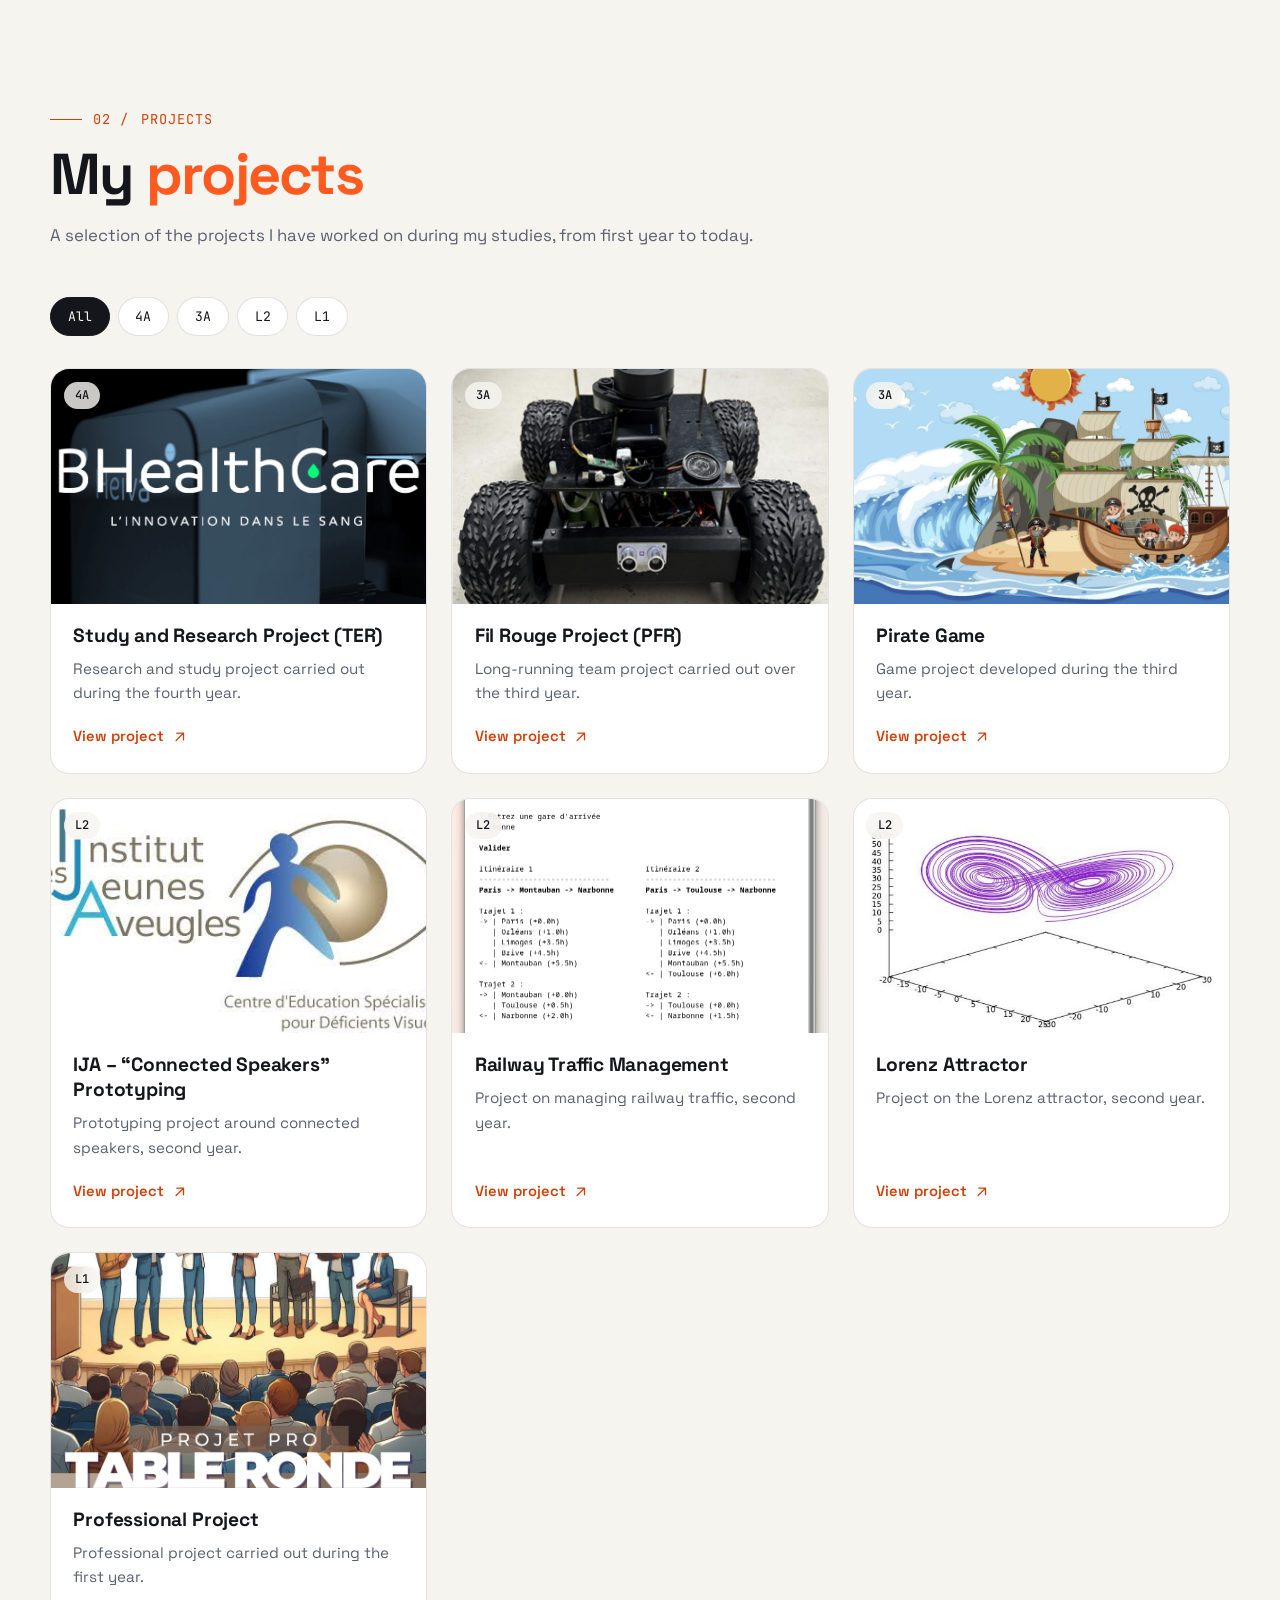
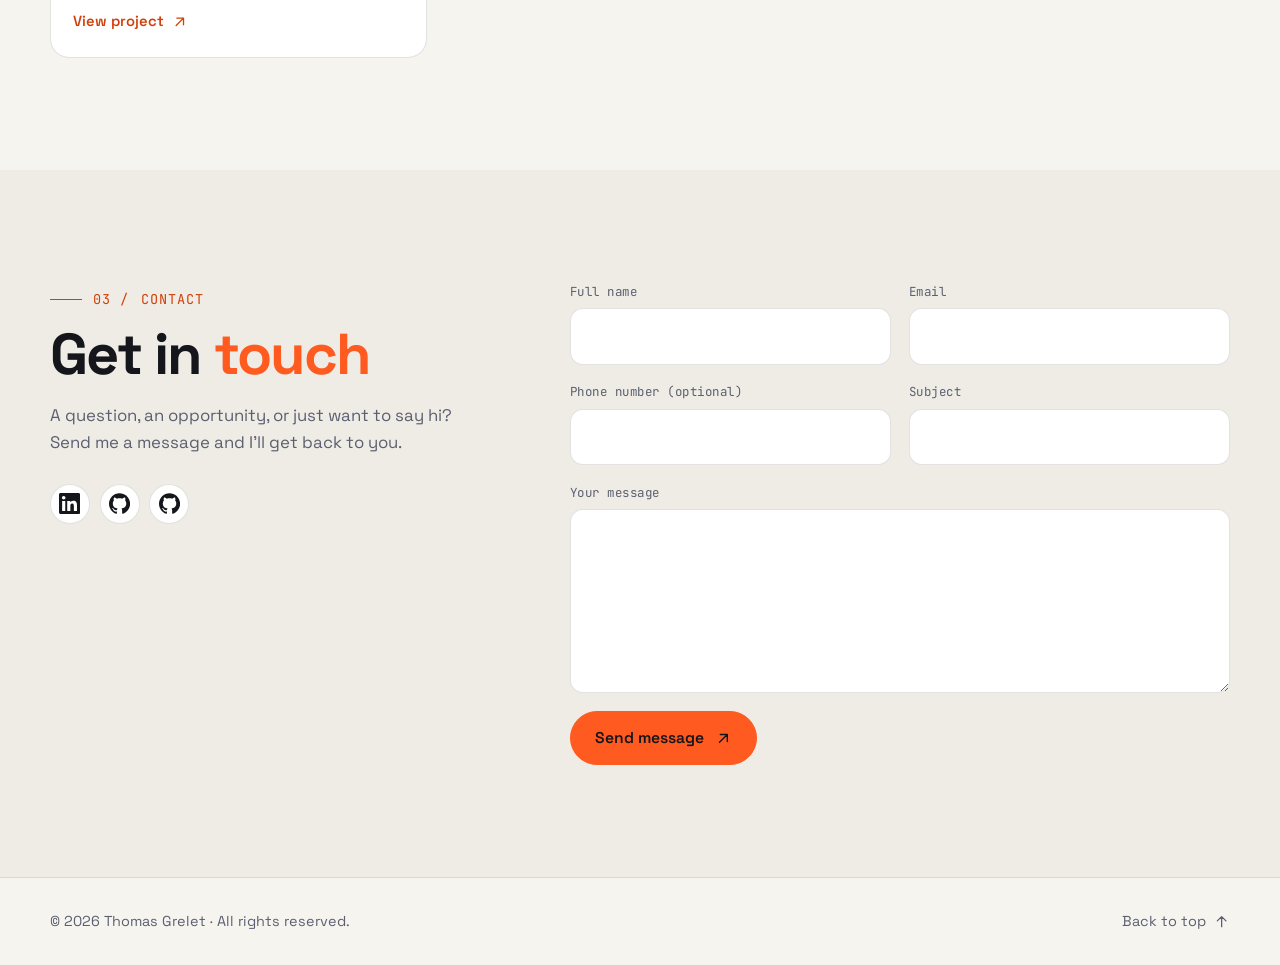
==== commit 463026c5: "add Technologies, Links and Gallery to every project page (update .html)" ====
--- a/index.html
+++ b/index.html
@@ -99,12 +99,10 @@
                         <span class="sr-only" data-i18n="hero.roles_sr"></span>
                     </p>
 
-                    <!-- TODO : remplace la bio dans i18n.js (clé "hero.bio") -->
                     <p class="hero-bio" data-i18n="hero.bio"></p>
 
                     <div class="hero-actions">
-                        <!-- Dépose ton CV dans assets/ sous ce nom (ou change le lien) -->
-                        <a href="assets/CV_Thomas_Grelet.pdf" class="btn" download>
+                        <a href="assets/about/CV_GRELET_THOMAS_en.pdf" class="btn" download>
                             <svg class="icon" aria-hidden="true"><use href="#i-download"/></svg>
                             <span data-i18n="hero.cv">Download CV</span>
                         </a>
@@ -114,14 +112,15 @@
                         <div class="socials">
                             <!-- TODO : remplace les "#" par tes vrais liens -->
                             <a href="#" class="icon-btn" aria-label="LinkedIn"><svg class="icon icon-fill" aria-hidden="true"><use href="#i-linkedin"/></svg></a>
-                            <a href="#" class="icon-btn" aria-label="GitHub"><svg class="icon icon-fill" aria-hidden="true"><use href="#i-github"/></svg></a>
+                            <a href="https://github.com/ThomasSSJ3" class="icon-btn" aria-label="GitHub"><svg class="icon icon-fill" aria-hidden="true"><use href="#i-github"/></svg></a>
+                            <a href="https://github.com/ThomasSSJB" class="icon-btn" aria-label="GitHub"><svg class="icon icon-fill" aria-hidden="true"><use href="#i-github"/></svg></a>
                         </div>
                     </div>
                 </div>
 
                 <div class="portrait reveal">
                     <div class="portrait-frame">
-                        <img src="assets/photo_pro_ai.png" alt="Portrait of Thomas Grelet" data-i18n-alt="aria.photo" data-fallback>
+                        <img src="assets/about/photo_pro_ai.png" alt="Portrait of Thomas Grelet" data-i18n-alt="aria.photo" data-fallback>
                     </div>
                     <span class="chip chip-1" data-i18n="chip.robotics">Robotics</span>
                     <span class="chip chip-2" data-i18n="chip.ai">AI</span>
@@ -135,7 +134,7 @@
             <div class="container about-grid">
                 <div class="about-media reveal">
                     <div class="about-photo">
-                        <img src="assets/photo_pro_ai.png" alt="Portrait of Thomas Grelet" data-i18n-alt="aria.photo" data-fallback loading="lazy">
+                        <img src="assets/about/photo_pro_ai.png" alt="Portrait of Thomas Grelet" data-i18n-alt="aria.photo" data-fallback loading="lazy">
                     </div>
                 </div>
 
@@ -185,7 +184,7 @@
                 <div class="projects-grid reveal">
                     <a class="card" href="project-ter.html" data-year="4A">
                         <div class="card-media">
-                            <img src="assets/projects-ter.png" alt="" data-fallback loading="lazy">
+                            <img src="assets/pr-ter/projects-ter.png" alt="" data-fallback loading="lazy">
                             <span class="card-badge">4A</span>
                         </div>
                         <div class="card-body">
@@ -197,7 +196,7 @@
 
                     <a class="card" href="project-pfr.html" data-year="3A">
                         <div class="card-media">
-                            <img src="assets/projects-pfr.png" alt="" data-fallback loading="lazy">
+                            <img src="assets/pr-pfr/projects-pfr.png" alt="" data-fallback loading="lazy">
                             <span class="card-badge">3A</span>
                         </div>
                         <div class="card-body">
@@ -209,7 +208,7 @@
 
                     <a class="card" href="project-pirates.html" data-year="3A">
                         <div class="card-media">
-                            <img src="assets/projects-pirates.png" alt="" data-fallback loading="lazy">
+                            <img src="assets/pr-pirates/projects-pirates.png" alt="" data-fallback loading="lazy">
                             <span class="card-badge">3A</span>
                         </div>
                         <div class="card-body">
@@ -221,7 +220,7 @@
 
                     <a class="card" href="project-ija.html" data-year="L2">
                         <div class="card-media">
-                            <img src="assets/projects-ija.png" alt="" data-fallback loading="lazy">
+                            <img src="assets/pr-ija/projects-ija.png" alt="" data-fallback loading="lazy">
                             <span class="card-badge">L2</span>
                         </div>
                         <div class="card-body">
@@ -233,7 +232,7 @@
 
                     <a class="card" href="project-trains.html" data-year="L2">
                         <div class="card-media">
-                            <img src="assets/projects-trains.jpg" alt="" data-fallback loading="lazy">
+                            <img src="assets/pr-trains/projects-trains.png" alt="" data-fallback loading="lazy">
                             <span class="card-badge">L2</span>
                         </div>
                         <div class="card-body">
@@ -245,7 +244,7 @@
 
                     <a class="card" href="project-lorenz.html" data-year="L2">
                         <div class="card-media">
-                            <img src="assets/projects-lorenz.png" alt="" data-fallback loading="lazy">
+                            <img src="assets/pr-lorenz/projects-lorenz.png" alt="" data-fallback loading="lazy">
                             <span class="card-badge">L2</span>
                         </div>
                         <div class="card-body">
@@ -257,7 +256,7 @@
 
                     <a class="card" href="project-pro.html" data-year="L1">
                         <div class="card-media">
-                            <img src="assets/projects-projet_pro.png" alt="" data-fallback loading="lazy">
+                            <img src="assets/pr-projet_pro/projects-projet_pro.png" alt="" data-fallback loading="lazy">
                             <span class="card-badge">L1</span>
                         </div>
                         <div class="card-body">
@@ -279,7 +278,8 @@
                     <p class="section-intro" data-i18n="contact.intro"></p>
                     <div class="socials">
                         <a href="#" class="icon-btn" aria-label="LinkedIn"><svg class="icon icon-fill" aria-hidden="true"><use href="#i-linkedin"/></svg></a>
-                        <a href="#" class="icon-btn" aria-label="GitHub"><svg class="icon icon-fill" aria-hidden="true"><use href="#i-github"/></svg></a>
+                        <a href="https://github.com/ThomasSSJ3" class="icon-btn" aria-label="GitHub"><svg class="icon icon-fill" aria-hidden="true"><use href="#i-github"/></svg></a>
+                        <a href="https://github.com/ThomasSSJB" class="icon-btn" aria-label="GitHub"><svg class="icon icon-fill" aria-hidden="true"><use href="#i-github"/></svg></a>
                     </div>
                 </div>
 
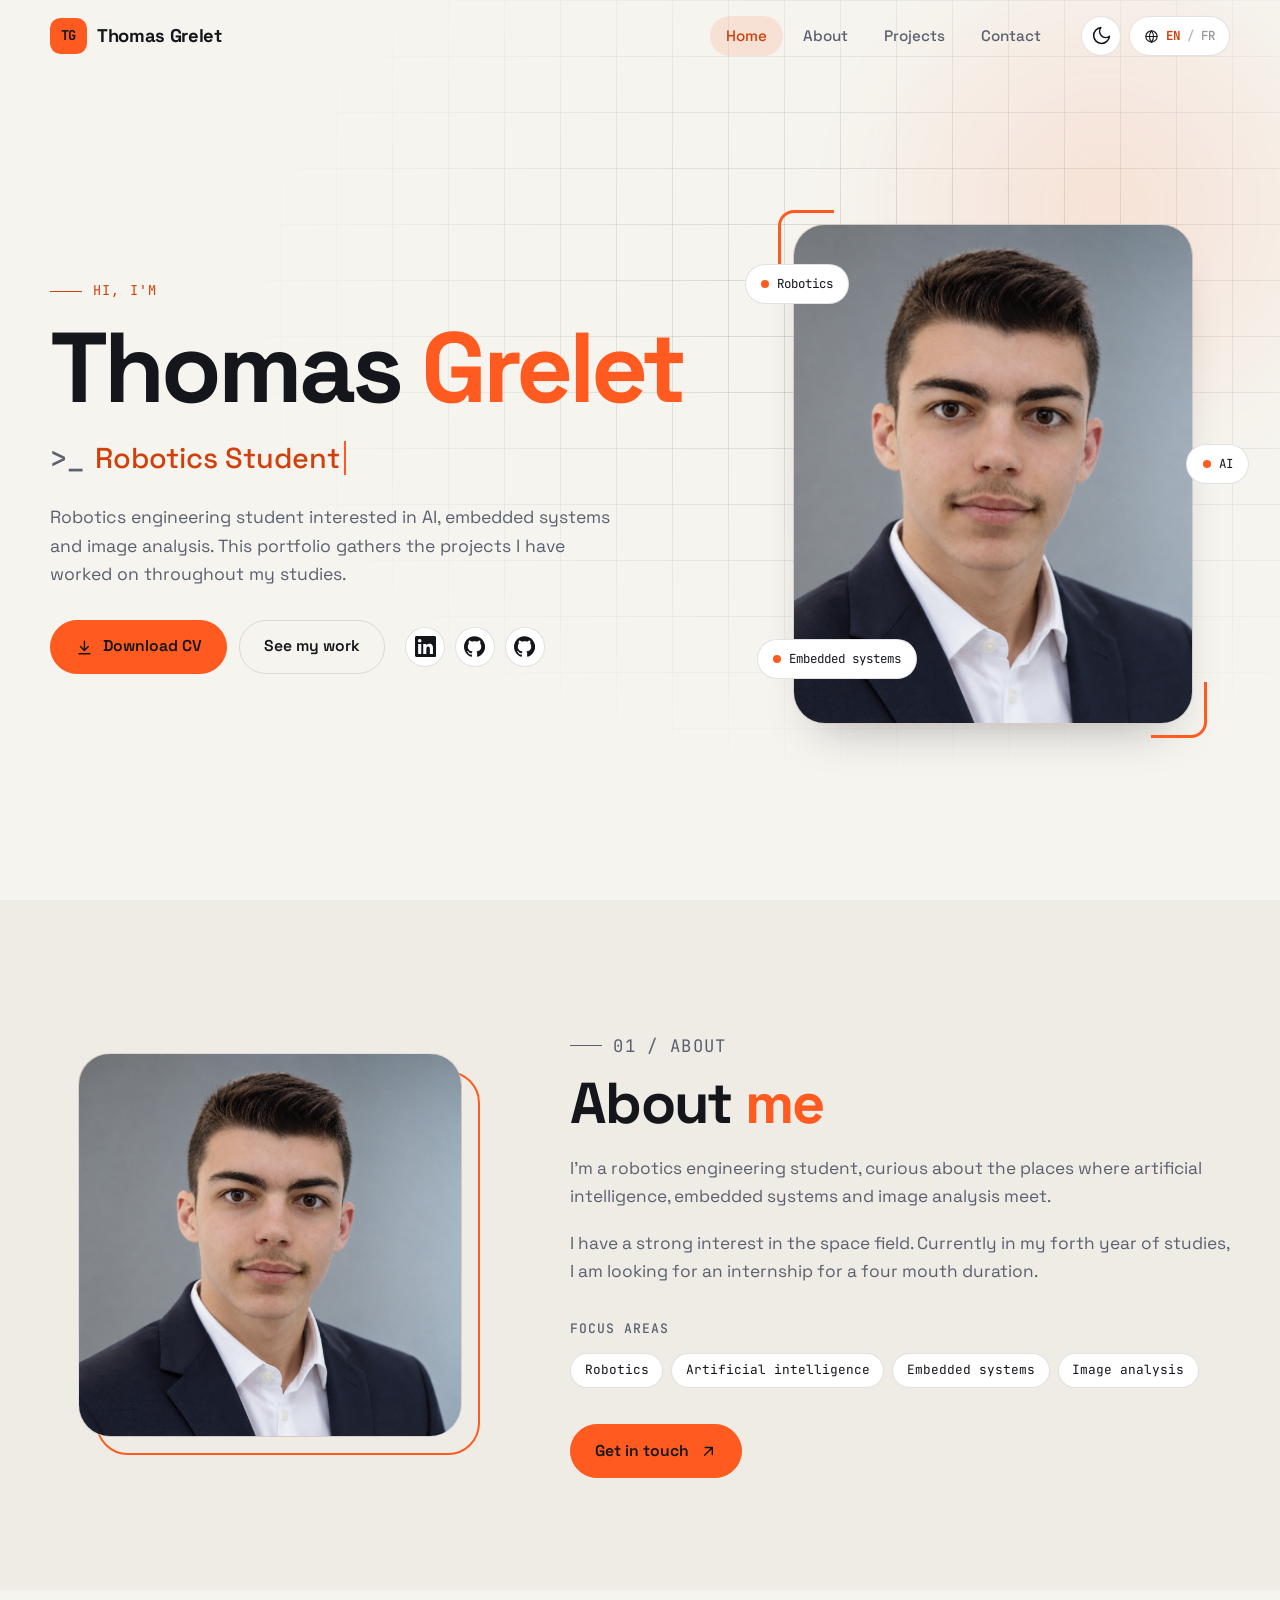
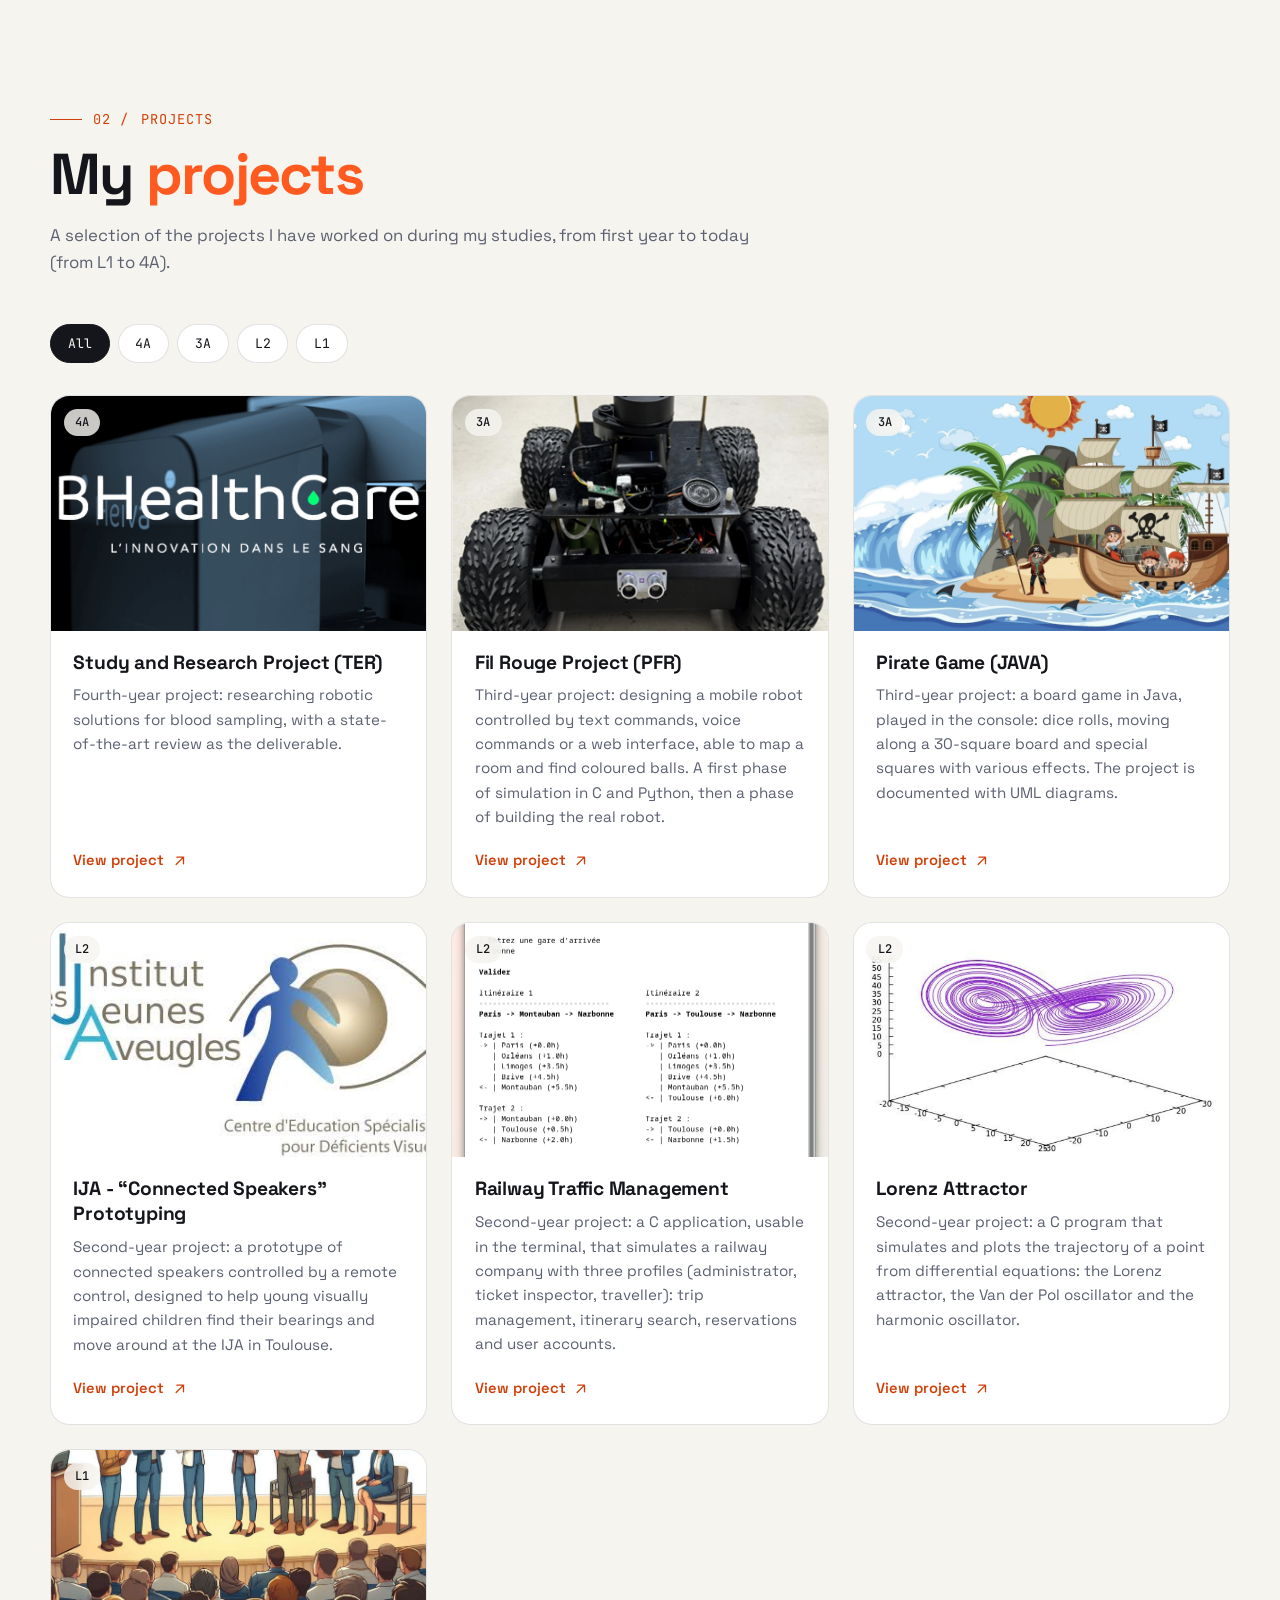
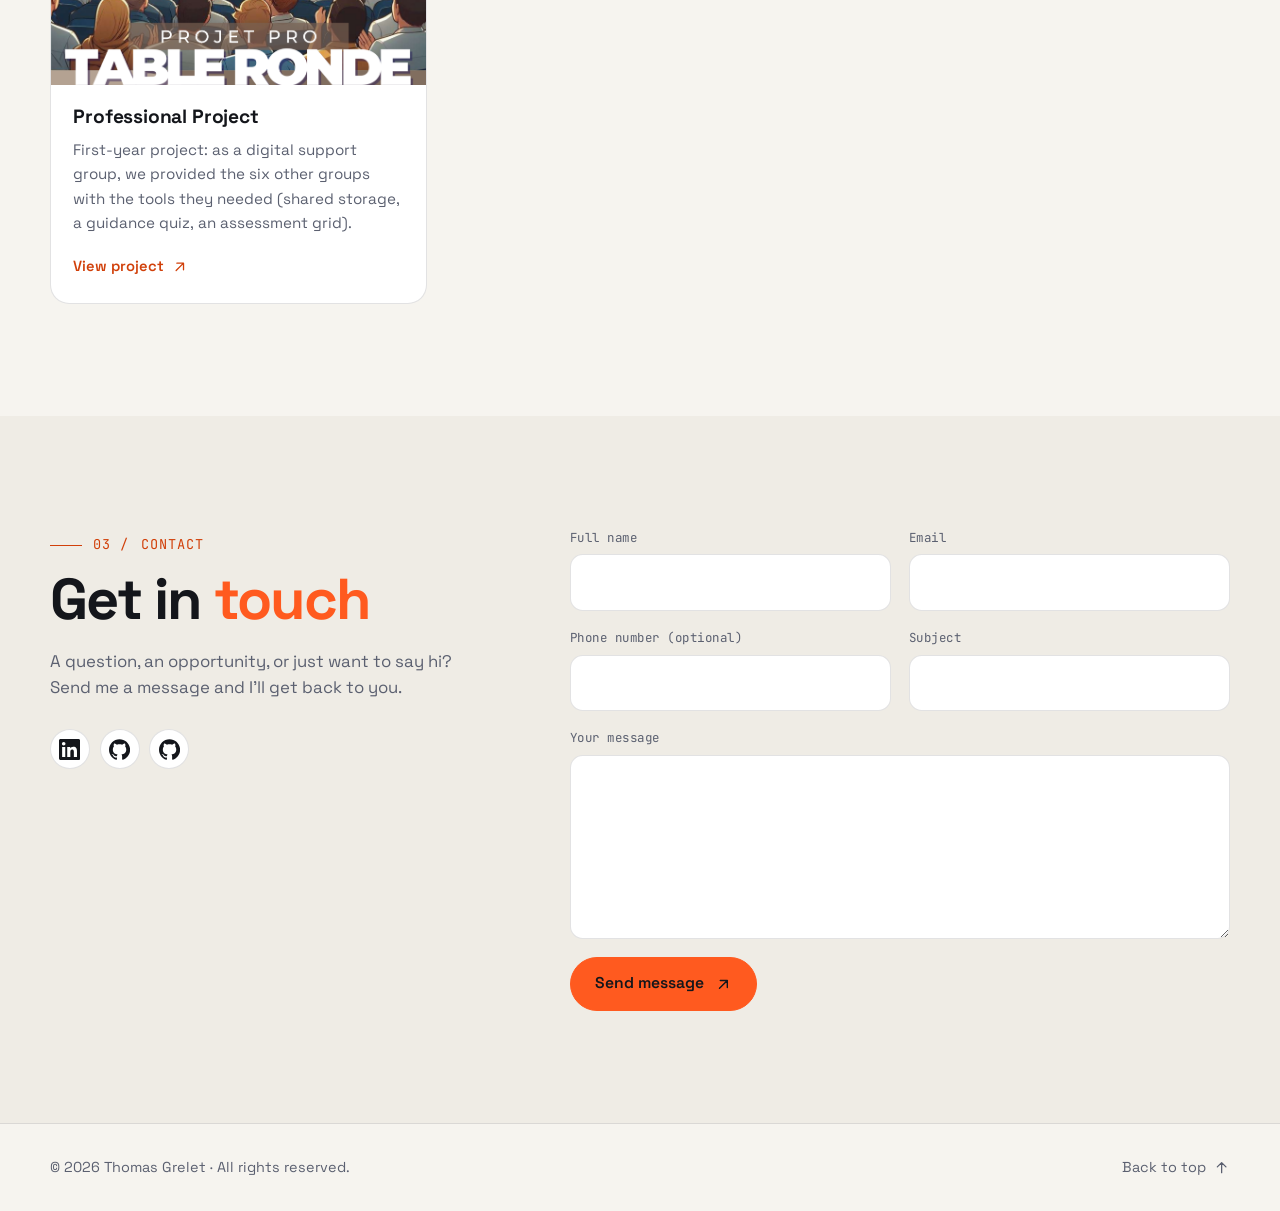
==== commit af34fa4c: "update content in project-trains (add png) and project-pfr (add video) + add icon for website link" ====
--- a/index.html
+++ b/index.html
@@ -110,7 +110,6 @@
                             <span data-i18n="hero.work">See my work</span>
                         </a>
                         <div class="socials">
-                            <!-- TODO : remplace les "#" par tes vrais liens -->
                             <a href="#" class="icon-btn" aria-label="LinkedIn"><svg class="icon icon-fill" aria-hidden="true"><use href="#i-linkedin"/></svg></a>
                             <a href="https://github.com/ThomasSSJ3" class="icon-btn" aria-label="GitHub"><svg class="icon icon-fill" aria-hidden="true"><use href="#i-github"/></svg></a>
                             <a href="https://github.com/ThomasSSJB" class="icon-btn" aria-label="GitHub"><svg class="icon icon-fill" aria-hidden="true"><use href="#i-github"/></svg></a>
@@ -142,7 +141,6 @@
                     <p class="eyebrow">01 / <span data-i18n="nav.about">About</span></p>
                     <h2 class="section-title"><span data-i18n="about.title">About</span> <span class="accent" data-i18n="about.accent">me</span></h2>
 
-                    <!-- TODO : remplace ces deux paragraphes dans i18n.js (clés "about.p1" et "about.p2") -->
                     <p data-i18n="about.p1"></p>
                     <p data-i18n="about.p2"></p>
 
@@ -188,7 +186,7 @@
                             <span class="card-badge">4A</span>
                         </div>
                         <div class="card-body">
-                            <h3 data-i18n="proj.ter.title"></h3>
+                            <h3 data-i18n="proj.ter.title">Title</h3>
                             <p data-i18n="proj.ter.desc"></p>
                             <span class="card-link"><span data-i18n="card.view">View project</span><svg class="icon" aria-hidden="true"><use href="#i-arrow"/></svg></span>
                         </div>
@@ -200,7 +198,7 @@
                             <span class="card-badge">3A</span>
                         </div>
                         <div class="card-body">
-                            <h3 data-i18n="proj.pfr.title"></h3>
+                            <h3 data-i18n="proj.pfr.title">Title</h3>
                             <p data-i18n="proj.pfr.desc"></p>
                             <span class="card-link"><span data-i18n="card.view">View project</span><svg class="icon" aria-hidden="true"><use href="#i-arrow"/></svg></span>
                         </div>
@@ -212,7 +210,7 @@
                             <span class="card-badge">3A</span>
                         </div>
                         <div class="card-body">
-                            <h3 data-i18n="proj.pirates.title"></h3>
+                            <h3 data-i18n="proj.pirates.title">Title</h3>
                             <p data-i18n="proj.pirates.desc"></p>
                             <span class="card-link"><span data-i18n="card.view">View project</span><svg class="icon" aria-hidden="true"><use href="#i-arrow"/></svg></span>
                         </div>
@@ -224,7 +222,7 @@
                             <span class="card-badge">L2</span>
                         </div>
                         <div class="card-body">
-                            <h3 data-i18n="proj.ija.title"></h3>
+                            <h3 data-i18n="proj.ija.title">Title</h3>
                             <p data-i18n="proj.ija.desc"></p>
                             <span class="card-link"><span data-i18n="card.view">View project</span><svg class="icon" aria-hidden="true"><use href="#i-arrow"/></svg></span>
                         </div>
@@ -236,7 +234,7 @@
                             <span class="card-badge">L2</span>
                         </div>
                         <div class="card-body">
-                            <h3 data-i18n="proj.trains.title"></h3>
+                            <h3 data-i18n="proj.trains.title">Title</h3>
                             <p data-i18n="proj.trains.desc"></p>
                             <span class="card-link"><span data-i18n="card.view">View project</span><svg class="icon" aria-hidden="true"><use href="#i-arrow"/></svg></span>
                         </div>
@@ -248,7 +246,7 @@
                             <span class="card-badge">L2</span>
                         </div>
                         <div class="card-body">
-                            <h3 data-i18n="proj.lorenz.title"></h3>
+                            <h3 data-i18n="proj.lorenz.title">Title</h3>
                             <p data-i18n="proj.lorenz.desc"></p>
                             <span class="card-link"><span data-i18n="card.view">View project</span><svg class="icon" aria-hidden="true"><use href="#i-arrow"/></svg></span>
                         </div>
@@ -260,7 +258,7 @@
                             <span class="card-badge">L1</span>
                         </div>
                         <div class="card-body">
-                            <h3 data-i18n="proj.pro.title"></h3>
+                            <h3 data-i18n="proj.pro.title">Title</h3>
                             <p data-i18n="proj.pro.desc"></p>
                             <span class="card-link"><span data-i18n="card.view">View project</span><svg class="icon" aria-hidden="true"><use href="#i-arrow"/></svg></span>
                         </div>
--- a/style.css
+++ b/style.css
@@ -43,7 +43,7 @@
     --surface: #151921;
     --surface-2: #11141b;
     --text: #eceff4;
-    --muted: #9aa1b2;
+    --muted: #c1c8d6;
     --line: rgba(236, 239, 244, 0.12);
 
     --accent: #ff7a45;
@@ -803,7 +803,7 @@
     position: relative;
     aspect-ratio: 16 / 8;
     overflow: hidden;
-    margin: 2.5rem 0 3.5rem;
+    margin: -5rem 0 3.5rem;
     border: 1px solid var(--line);
     border-radius: var(--radius);
     background: linear-gradient(135deg, var(--accent-soft), var(--surface-2));
@@ -1058,4 +1058,62 @@
 }
 .contact form .btn{
     margin-top: 2rem;
+}
+.gallery figure {
+    position: relative;
+    margin: 0;
+    overflow: hidden;
+    border-radius: var(--radius);
+    border: 1px solid var(--line);
+}
+.gallery figure img {
+    display: block;
+    width: 100%;
+    height: auto;
+}
+.gallery figcaption {
+    position: absolute;
+    left: 0;
+    right: 0;
+    bottom: 0;
+    padding: 2.5rem 1rem 0.9rem;
+    font-size: 0.85rem;
+    line-height: 1.4;
+    color: #fff;
+    background: linear-gradient(to top, rgba(10, 12, 16, 0.88), transparent);
+    opacity: 0;
+    transform: translateY(0.5rem);
+    transition: opacity 0.25s ease, transform 0.25s ease;
+    pointer-events: none;
+}
+.gallery figure:hover figcaption,
+.gallery figure:focus-within figcaption {
+    opacity: 1;
+    transform: none;
+}
+/* Écrans tactiles : pas de survol, la légende reste visible */
+@media (hover: none) {
+    .gallery figcaption {
+        opacity: 1;
+        transform: none;
+    }
+}
+@media (prefers-reduced-motion: reduce) {
+    .gallery figcaption { transition: none; }
+}
+.gallery-video {
+    grid-column: 1 / -1;
+    justify-self: center;
+    width: min(100%, 20rem);
+    aspect-ratio: 9 / 16;
+    overflow: hidden;
+    border: 1px solid var(--line);
+    border-radius: var(--radius);
+    background: var(--surface);
+}
+.gallery-video iframe,
+.gallery-video video {
+    width: 100%;
+    height: 100%;
+    border: 0;
 }
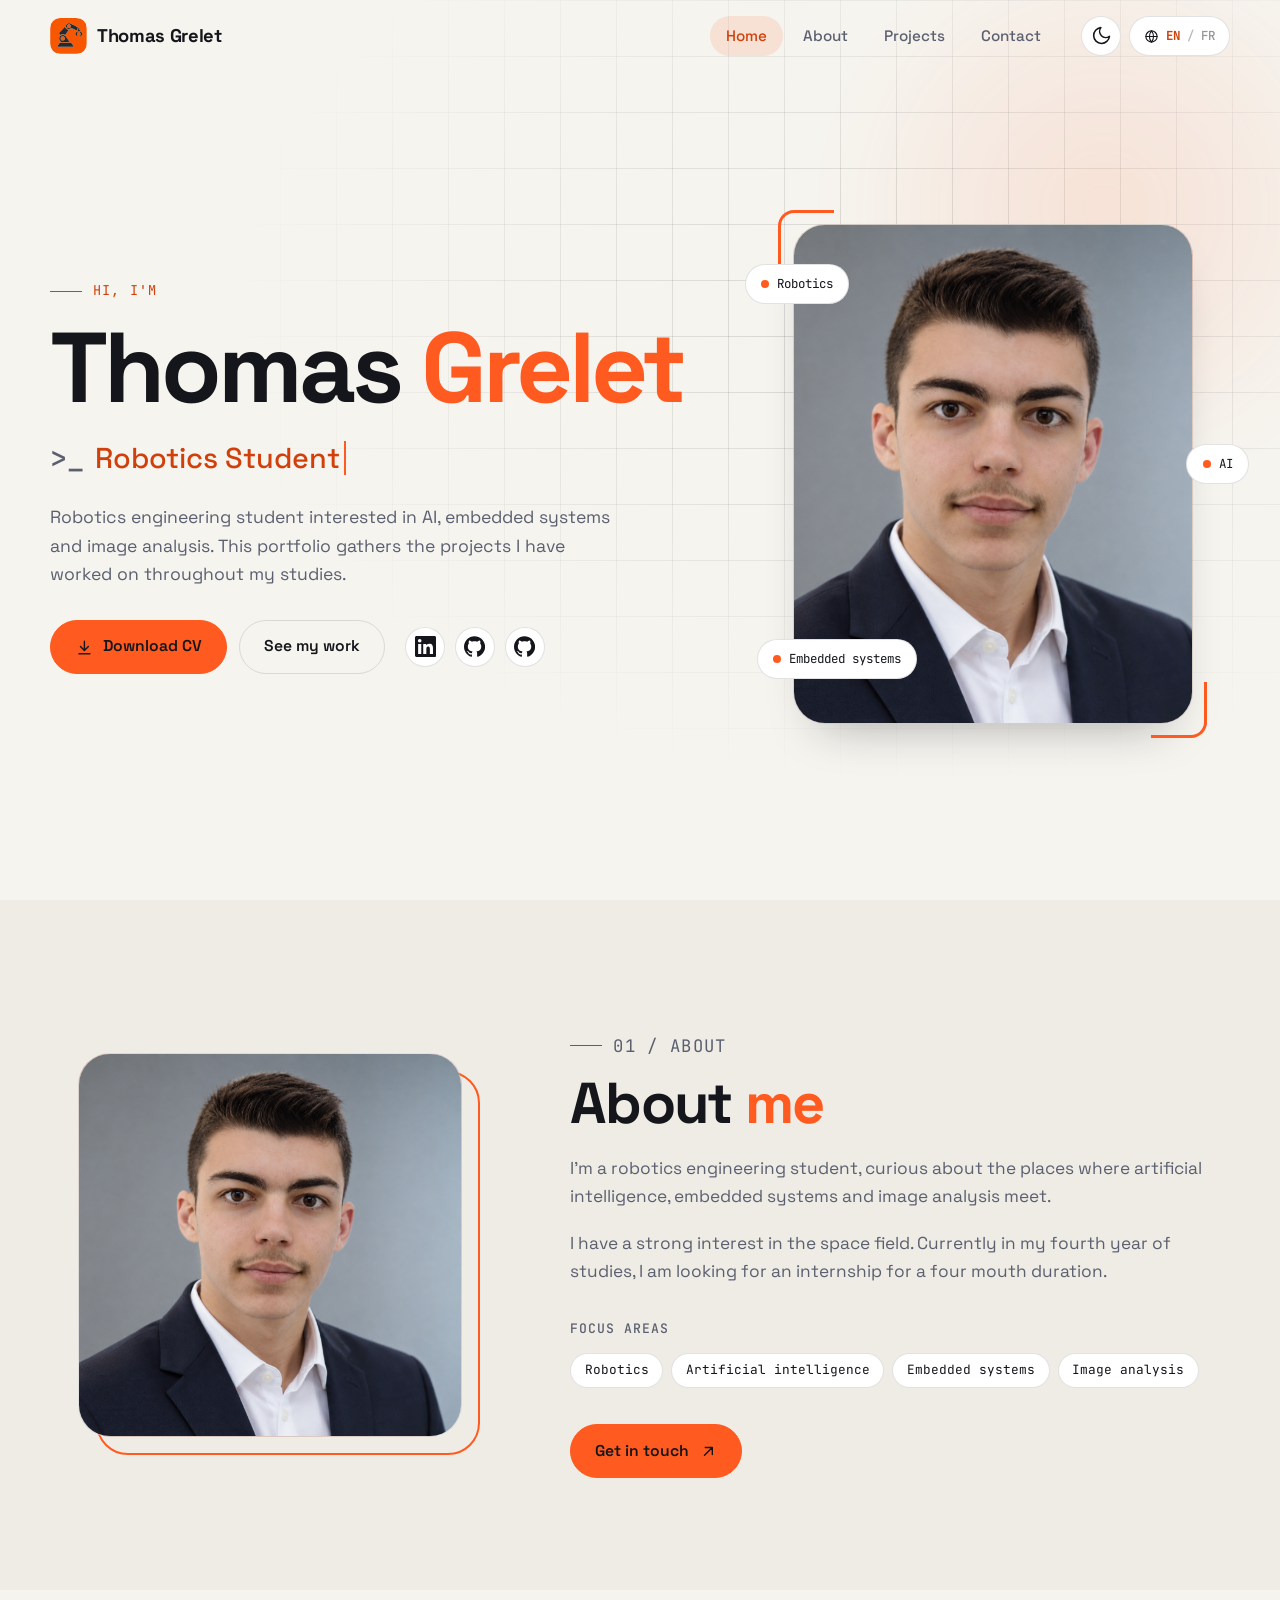
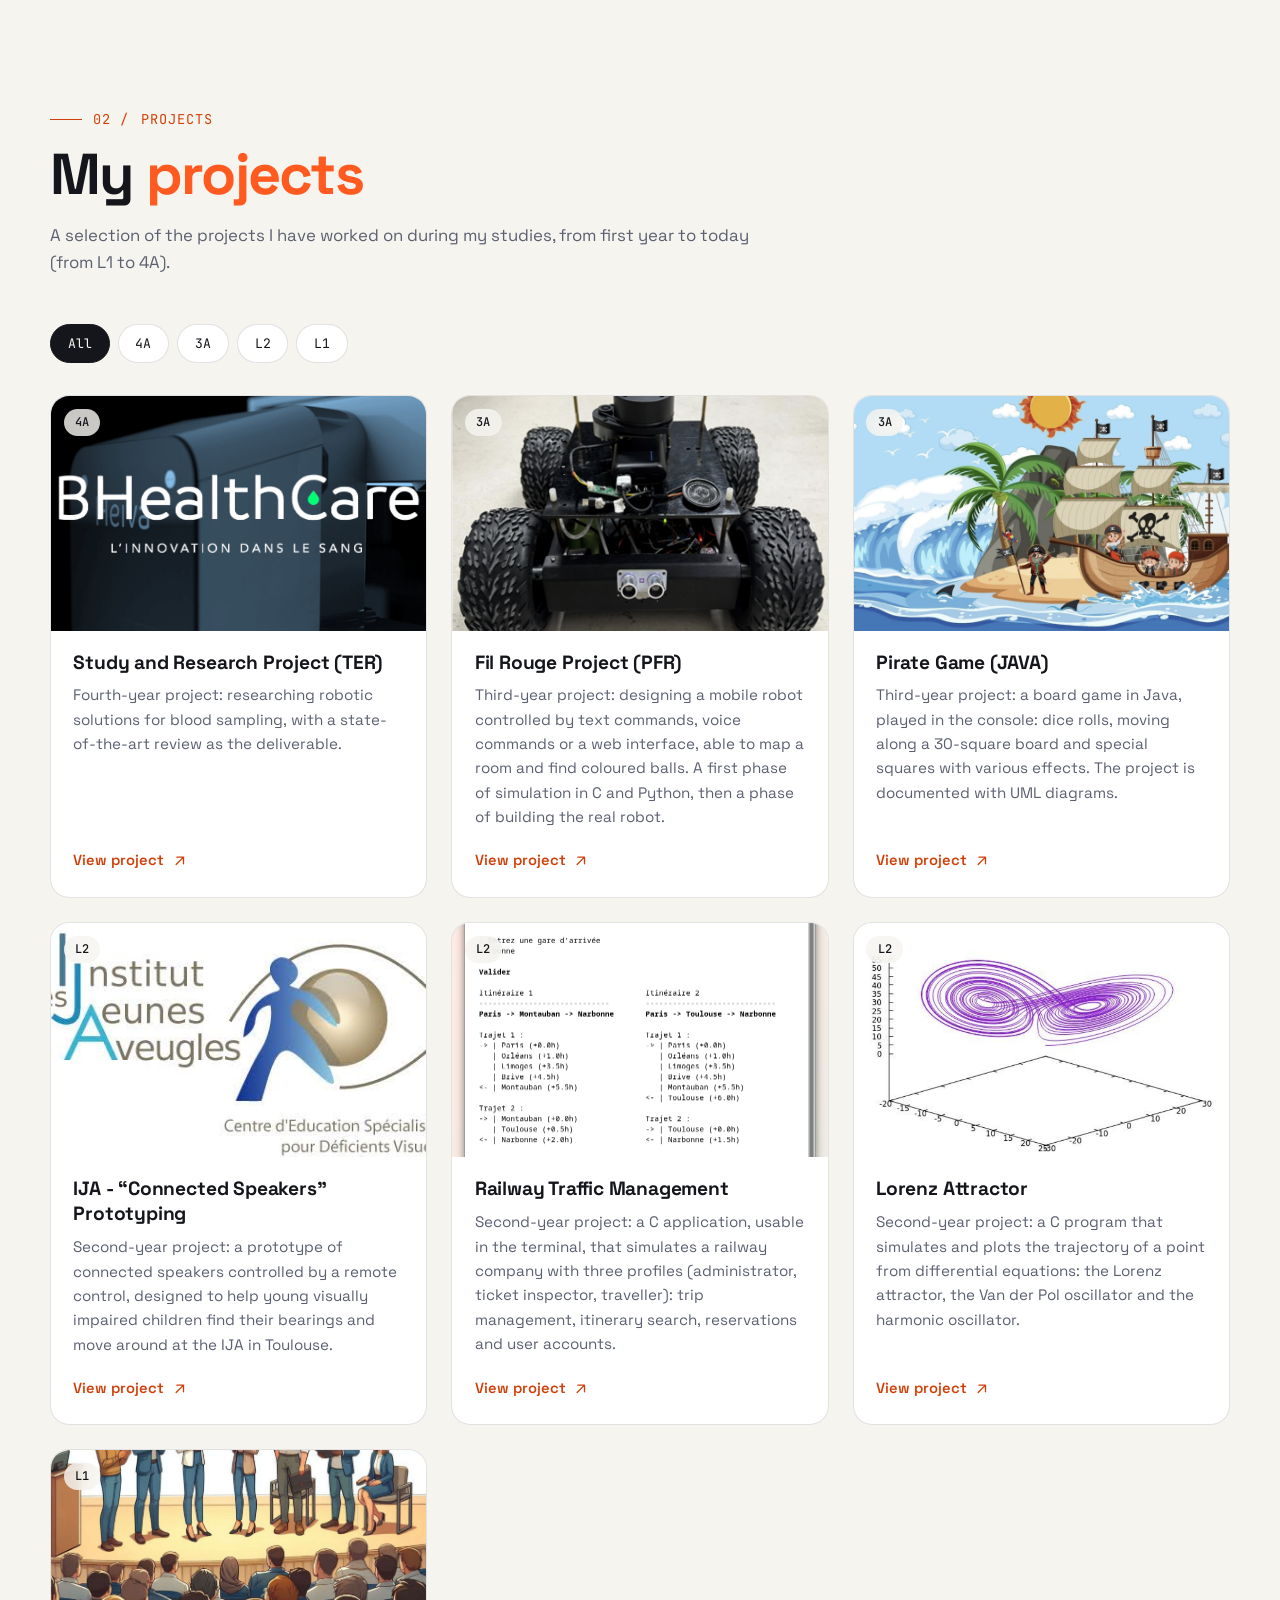
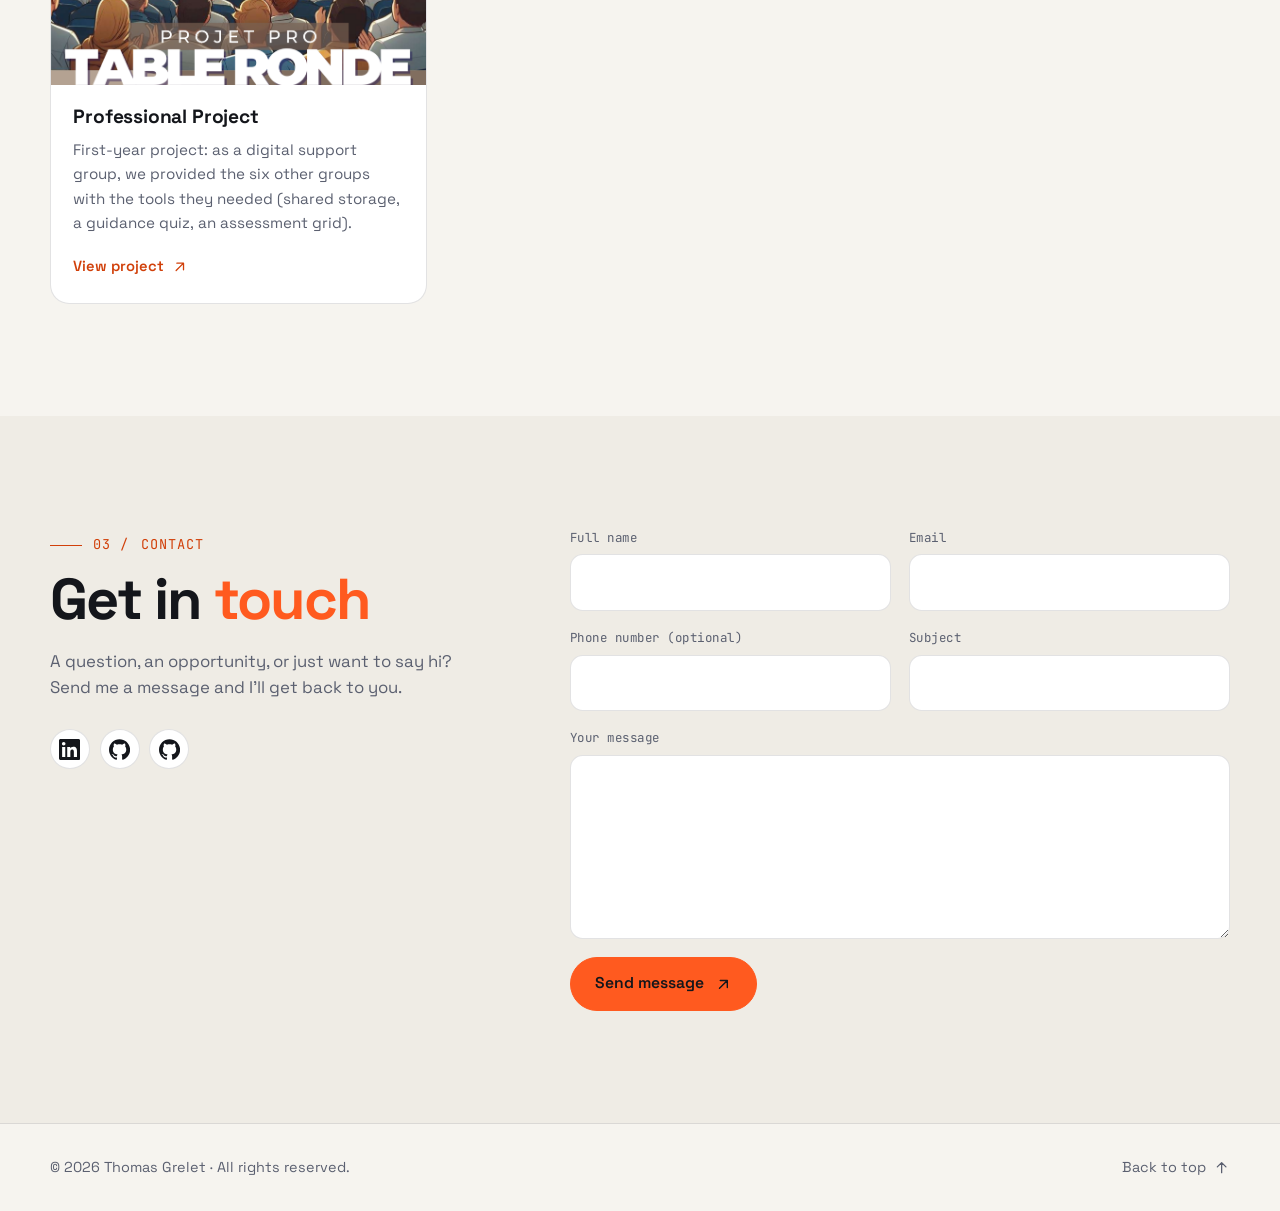
==== commit 3ce44a19: "update logo with a robotic arm" ====
--- a/index.html
+++ b/index.html
@@ -5,7 +5,7 @@
     <meta name="viewport" content="width=device-width, initial-scale=1.0">
     <title>Thomas Grelet | Robotics Engineering Student</title>
     <meta name="description" content="Portfolio of Thomas Grelet, robotics engineering student: AI, embedded systems and image analysis." data-i18n-content="meta.description">
-    <link rel="icon" href="data:image/svg+xml,%3Csvg xmlns='http://www.w3.org/2000/svg' viewBox='0 0 32 32'%3E%3Crect width='32' height='32' rx='8' fill='%23ff5a1f'/%3E%3Ctext x='16' y='21' font-family='monospace' font-size='14' font-weight='700' text-anchor='middle' fill='%2314161b'%3ETG%3C/text%3E%3C/svg%3E">
+    <link rel="icon" type="image/svg+xml" href="assets/about/logo.svg">
 
     <!-- Choix du thème et de la langue AVANT l'affichage (évite un flash au chargement) -->
     <script>
@@ -56,7 +56,7 @@
     <header class="header" id="header">
         <div class="container header-inner">
             <a href="#home" class="logo" aria-label="Thomas Grelet">
-                <span class="logo-mark">TG</span>
+                <img class="logo-mark" src="assets/about/logo.svg" alt="" aria-hidden="true">
                 <span class="logo-text">Thomas Grelet</span>
             </a>
 
@@ -111,8 +111,8 @@
                         </a>
                         <div class="socials">
                             <a href="#" class="icon-btn" aria-label="LinkedIn"><svg class="icon icon-fill" aria-hidden="true"><use href="#i-linkedin"/></svg></a>
-                            <a href="https://github.com/ThomasSSJ3" class="icon-btn" aria-label="GitHub"><svg class="icon icon-fill" aria-hidden="true"><use href="#i-github"/></svg></a>
-                            <a href="https://github.com/ThomasSSJB" class="icon-btn" aria-label="GitHub"><svg class="icon icon-fill" aria-hidden="true"><use href="#i-github"/></svg></a>
+                            <a href="https://github.com/ThomasSSJ3" class="icon-btn" aria-label="GitHub" target="_blank" rel="noopener"><svg class="icon icon-fill" aria-hidden="true"><use href="#i-github"/></svg></a>
+                            <a href="https://github.com/ThomasSSJB" class="icon-btn" aria-label="GitHub" target="_blank" rel="noopener"><svg class="icon icon-fill" aria-hidden="true"><use href="#i-github"/></svg></a>
                         </div>
                     </div>
                 </div>
@@ -276,8 +276,8 @@
                     <p class="section-intro" data-i18n="contact.intro"></p>
                     <div class="socials">
                         <a href="#" class="icon-btn" aria-label="LinkedIn"><svg class="icon icon-fill" aria-hidden="true"><use href="#i-linkedin"/></svg></a>
-                        <a href="https://github.com/ThomasSSJ3" class="icon-btn" aria-label="GitHub"><svg class="icon icon-fill" aria-hidden="true"><use href="#i-github"/></svg></a>
-                        <a href="https://github.com/ThomasSSJB" class="icon-btn" aria-label="GitHub"><svg class="icon icon-fill" aria-hidden="true"><use href="#i-github"/></svg></a>
+                        <a href="https://github.com/ThomasSSJ3" class="icon-btn" aria-label="GitHub" target="_blank" rel="noopener"><svg class="icon icon-fill" aria-hidden="true"><use href="#i-github"/></svg></a>
+                        <a href="https://github.com/ThomasSSJB" class="icon-btn" aria-label="GitHub" target="_blank" rel="noopener"><svg class="icon icon-fill" aria-hidden="true"><use href="#i-github"/></svg></a>
                     </div>
                 </div>
 
--- a/style.css
+++ b/style.css
@@ -153,16 +153,12 @@
     letter-spacing: -0.02em;
 }
 .logo-mark {
-    display: grid;
-    place-items: center;
+    display: block;
+    flex: 0 0 2.3rem;
     width: 2.3rem;
     height: 2.3rem;
     border-radius: 0.65rem;
-    background: var(--accent);
-    color: var(--accent-ink);
-    font-family: var(--mono);
-    font-size: 0.85rem;
-    font-weight: 700;
+    object-fit: contain;
     transition: transform 0.3s ease;
 }
 .logo:hover .logo-mark {
@@ -1064,7 +1060,6 @@
     margin: 0;
     overflow: hidden;
     border-radius: var(--radius);
-    border: 1px solid var(--line);
 }
 .gallery figure img {
     display: block;
@@ -1107,7 +1102,6 @@
     width: min(100%, 20rem);
     aspect-ratio: 9 / 16;
     overflow: hidden;
-    border: 1px solid var(--line);
     border-radius: var(--radius);
     background: var(--surface);
 }
